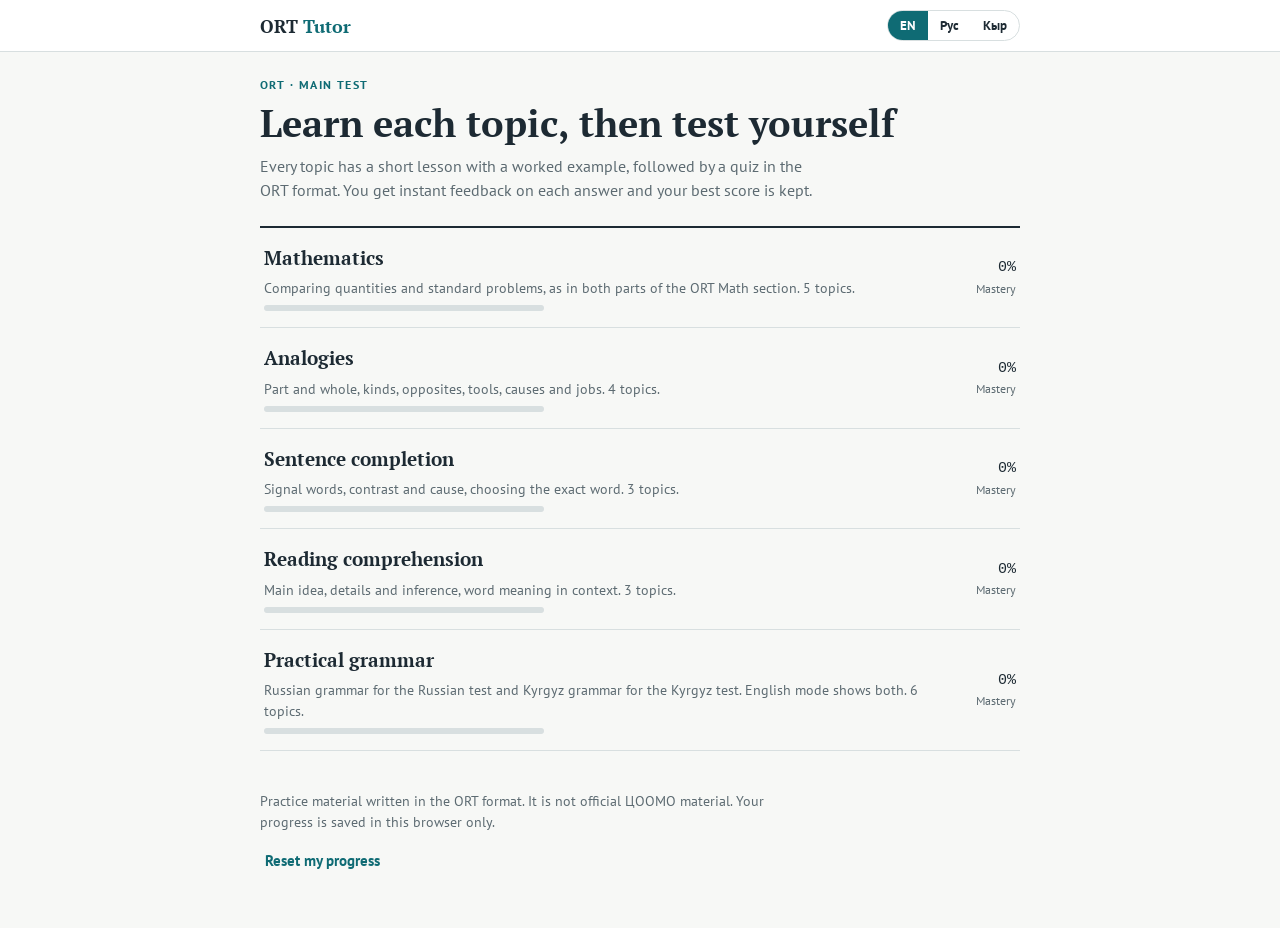
==== index.html @ f8295a63 "ORT Tutor with PWA support Co-Authored-By: Claude Opus 5.5 <noreply@anthropic.com>" ====
<!doctype html>
<html lang="en">
<head>
<meta charset="utf-8">
<meta name="viewport" content="width=device-width, initial-scale=1, viewport-fit=cover">
<title>ORT Tutor</title>
<link rel="manifest" href="manifest.webmanifest">
<link rel="icon" type="image/png" sizes="192x192" href="icons/icon-192.png">
<link rel="apple-touch-icon" href="icons/icon-180.png">
<meta name="theme-color" content="#ffffff" media="(prefers-color-scheme: light)">
<meta name="theme-color" content="#182227" media="(prefers-color-scheme: dark)">
<meta name="apple-mobile-web-app-capable" content="yes">
<meta name="mobile-web-app-capable" content="yes">
<meta name="apple-mobile-web-app-title" content="ORT Tutor">
<meta name="apple-mobile-web-app-status-bar-style" content="default">
<link rel="stylesheet" href="https://fonts.googleapis.com/css2?family=PT+Serif:wght@400;700&family=PT+Sans:wght@400;700&family=PT+Mono&display=swap">
<link rel="stylesheet" href="css/styles.css">
</head>
<body>
<div class="bar">
  <div class="wrap">
    <button type="button" class="brand" id="brand"></button>
    <span class="spacer"></span>
    <div class="seg" role="group" aria-label="Language">
      <button type="button" id="lang-en" data-lang="en">EN</button>
      <button type="button" id="lang-ru" data-lang="ru">Рус</button>
      <button type="button" id="lang-ky" data-lang="ky">Кыр</button>
    </div>
  </div>
</div>

<div class="wrap">
  <main id="app" aria-live="polite"></main>
  <footer>
    <p id="foot1"></p>
    <p><button type="button" class="btn quiet" id="reset"></button></p>
  </footer>
</div>


<script src="js/ui.js"></script>
<script src="js/subjects.js"></script>
<script src="js/data/math.js"></script>
<script src="js/data/analogies.js"></script>
<script src="js/data/sentences.js"></script>
<script src="js/data/reading.js"></script>
<script src="js/data/grammar.js"></script>
<script src="js/app.js"></script>
<script>
// Offline support. Service workers need http(s), so this is skipped when the page is opened from file://.
if ("serviceWorker" in navigator && location.protocol.startsWith("http")) navigator.serviceWorker.register("sw.js").catch(() => {});
</script>
</body>
</html>
---- css/styles.css ----
/* Base reset (the Artifact host adds this automatically; kept here so the page works standalone). */
:root { box-sizing: border-box; padding-top: env(safe-area-inset-top, 0px); padding-bottom: env(safe-area-inset-bottom, 0px); }
body { margin: 0; font: 14px -apple-system, BlinkMacSystemFont, sans-serif; }
img { max-width: 100%; }
[hidden] { display: none !important; }

/* Layout: one reading column. A sticky bar holds the language switch; the main area swaps between subjects, topics, lesson, quiz and results. Same palette and type as ORT Mock Test 1. */
:root {
  --paper: #f7f8f6;
  --sheet: #ffffff;
  --ink: #1d2a33;
  --muted: #5d6b72;
  --line: #d8dfe0;
  --accent: #0f6b74;
  --accent-soft: #dcefef;
  --good: #23784a;
  --good-soft: #def2e5;
  --bad: #b23a2e;
  --bad-soft: #f8e1dd;
  --gold: #a66d00;
  --f-display: "PT Serif", Georgia, "Times New Roman", serif;
  --f-body: "PT Sans", "Segoe UI", Arial, sans-serif;
  --f-mono: "PT Mono", ui-monospace, Menlo, Consolas, monospace;
}
@media (prefers-color-scheme: dark) { :root:not([data-theme="light"]) {
  --paper: #121a1e; --sheet: #182227; --ink: #e3eaec; --muted: #94a3a9; --line: #2c3a40;
  --accent: #5cc3c9; --accent-soft: #19393c; --good: #6fd29a; --good-soft: #17332a; --bad: #f08b7e; --bad-soft: #3c201d; --gold: #e8b64c;
  color-scheme: dark } }
:root[data-theme="dark"] {
  --paper: #121a1e; --sheet: #182227; --ink: #e3eaec; --muted: #94a3a9; --line: #2c3a40;
  --accent: #5cc3c9; --accent-soft: #19393c; --good: #6fd29a; --good-soft: #17332a; --bad: #f08b7e; --bad-soft: #3c201d; --gold: #e8b64c;
  color-scheme: dark }

body { background: var(--paper); color: var(--ink); font-family: var(--f-body); font-size: 16px; line-height: 1.5; }
body::before { content: ""; position: fixed; inset: 0 0 auto; height: env(safe-area-inset-top, 0px); z-index: 10; background: var(--sheet); }
.wrap { max-width: 760px; margin: 0 auto; padding-left: max(16px, env(safe-area-inset-left, 0px)); padding-right: max(16px, env(safe-area-inset-right, 0px)); }

.bar { position: sticky; top: env(safe-area-inset-top, 0px); z-index: 5; background: var(--sheet); border-bottom: 1px solid var(--line); }
.bar .wrap { display: flex; flex-wrap: wrap; align-items: center; gap: 8px 16px; padding-block: 10px; }
.brand { font-family: var(--f-display); font-weight: 700; font-size: 18px; background: none; border: 0; color: var(--ink); cursor: pointer; padding: 0; }
.brand span { color: var(--accent); }
.spacer { flex: 1; }
.seg { display: inline-flex; border: 1px solid var(--line); border-radius: 999px; overflow: hidden; }
.seg button { border: 0; background: transparent; color: var(--ink); font: 700 13px var(--f-body); padding: 6px 12px; cursor: pointer; }
.seg button[aria-pressed="true"] { background: var(--accent); color: var(--sheet); }

button { font-family: var(--f-body); }
.btn { border: 1px solid var(--accent); background: transparent; color: var(--accent); font: 700 15px var(--f-body); padding: 9px 16px; border-radius: 8px; cursor: pointer; }
.btn.primary { background: var(--accent); color: var(--sheet); }
.btn:disabled { opacity: .4; cursor: not-allowed; }
.btn.quiet { border-color: transparent; padding-inline: 4px; }
button:focus-visible, .bubble input:focus-visible + .dot { outline: 3px solid var(--accent); outline-offset: 2px; }

main { padding-block: 24px 40px; display: grid; gap: 24px; }
.crumbs { display: flex; flex-wrap: wrap; gap: 6px; font-size: 14px; color: var(--muted); }
.crumbs button { background: none; border: 0; padding: 0; color: var(--accent); font: inherit; cursor: pointer; text-decoration: underline; text-underline-offset: 3px; }
.eyebrow { font-size: 12px; letter-spacing: .12em; text-transform: uppercase; color: var(--accent); font-weight: 700; }
h1 { font-family: var(--f-display); font-size: clamp(28px, 6vw, 38px); line-height: 1.15; margin: 0; text-wrap: balance; }
h2 { font-family: var(--f-display); font-size: 22px; line-height: 1.25; margin: 0; text-wrap: balance; }
h3 { font-size: 13px; letter-spacing: .1em; text-transform: uppercase; color: var(--muted); margin: 0; }
.lede { color: var(--muted); margin: 0; max-width: 62ch; }
.head { display: grid; gap: 8px; }

/* Mastery meter */
.meter { height: 6px; border-radius: 3px; background: var(--line); overflow: hidden; }
.meter i { display: block; height: 100%; background: var(--accent); border-radius: 3px; }
.meter.done i { background: var(--good); }

/* Subject and topic lists */
.list { display: grid; border-top: 2px solid var(--ink); }
.row { display: grid; grid-template-columns: minmax(0, 1fr) auto; gap: 6px 16px; align-items: center; padding: 16px 4px; border-bottom: 1px solid var(--line); background: none; border-left: 0; border-right: 0; border-top: 0; text-align: left; color: var(--ink); width: 100%; font: inherit; }
button.row { cursor: pointer; }
button.row:hover { background: var(--accent-soft); }
.row .name { font-family: var(--f-display); font-size: 19px; font-weight: 700; }
.row .sub { color: var(--muted); font-size: 14px; grid-column: 1; }
.row .meter { grid-column: 1; max-width: 280px; }
.row .side { grid-row: 1 / span 3; grid-column: 2; text-align: right; font-variant-numeric: tabular-nums; font-family: var(--f-mono); font-size: 15px; }
.row .side small { display: block; font-family: var(--f-body); font-size: 12px; color: var(--muted); }
.row.off { opacity: .7; }
.pill { display: inline-block; font: 700 11px var(--f-body); letter-spacing: .08em; text-transform: uppercase; padding: 3px 8px; border-radius: 999px; border: 1px solid var(--line); color: var(--muted); }
.pill.good { border-color: var(--good); color: var(--good); }
.pill.gold { border-color: var(--gold); color: var(--gold); }
.num { font-family: var(--f-mono); color: var(--muted); margin-right: 6px; }

.summary { display: flex; flex-wrap: wrap; gap: 12px 28px; align-items: end; }
.stat b { display: block; font-family: var(--f-mono); font-size: 28px; font-variant-numeric: tabular-nums; line-height: 1.1; }
.stat span { font-size: 13px; color: var(--muted); }

/* Lesson */
.lesson { display: grid; gap: 20px; }
.points { margin: 0; padding: 0; list-style: none; display: grid; gap: 12px; counter-reset: p; }
.points li { display: grid; grid-template-columns: 2em minmax(0, 1fr); gap: 8px; max-width: 68ch; }
.points li::before { counter-increment: p; content: counter(p) "."; font-family: var(--f-mono); color: var(--accent); }
.rules { background: var(--sheet); border: 1px solid var(--line); border-radius: 10px; padding: 14px 16px; display: grid; gap: 8px; }
.rules ul { margin: 0; padding: 0; list-style: none; display: grid; gap: 6px; }
.rules li { font-family: var(--f-mono); font-size: 15px; overflow-wrap: anywhere; }
.example { border-left: 3px solid var(--accent); padding: 4px 0 4px 16px; display: grid; gap: 10px; }
.example p { margin: 0; }
.example ol { margin: 0; padding-left: 1.4em; display: grid; gap: 4px; }
.legend { margin: 0; padding: 0; list-style: none; display: grid; gap: 2px; font-size: 14px; color: var(--muted); }
.legend b { color: var(--ink); font-family: var(--f-mono); margin-right: 6px; }
.go { display: flex; flex-wrap: wrap; gap: 10px; align-items: center; }

/* Quiz */
.qtop { display: flex; flex-wrap: wrap; justify-content: space-between; gap: 8px; font-size: 14px; color: var(--muted); font-variant-numeric: tabular-nums; }
.dots { display: flex; gap: 4px; flex-wrap: wrap; }
.dots i { width: 18px; height: 6px; border-radius: 3px; background: var(--line); }
.dots i.ok { background: var(--good); }
.dots i.no { background: var(--bad); }
.dots i.now { background: var(--accent); }
.card { background: var(--sheet); border: 1px solid var(--line); border-radius: 12px; padding: 18px; display: grid; gap: 14px; }
.stem { margin: 0; font-size: 18px; }
.cond { margin: 0; font-size: 15px; color: var(--muted); }
.cmp { display: grid; grid-template-columns: 1fr 1fr; border: 1px solid var(--line); border-radius: 8px; overflow: hidden; }
.cmp div { padding: 10px 12px; display: grid; gap: 2px; min-width: 0; }
.cmp div + div { border-left: 1px solid var(--line); }
.cmp small { font-size: 12px; letter-spacing: .1em; text-transform: uppercase; color: var(--muted); }
.cmp span { font-family: var(--f-mono); font-size: 18px; overflow-wrap: anywhere; }
.cmp span.text { font-family: var(--f-body); font-size: 16px; }
.opts { display: grid; gap: 6px; }
.bubble { display: grid; grid-template-columns: 32px minmax(0, 1fr); align-items: center; gap: 10px; cursor: pointer; padding: 6px 8px; border-radius: 8px; border: 1px solid transparent; }
.bubble input { position: absolute; opacity: 0; width: 1px; height: 1px; }
.bubble .dot { width: 30px; height: 30px; border-radius: 50%; border: 1.5px solid var(--muted); display: grid; place-items: center; font: 700 13px var(--f-body); color: var(--muted); }
.bubble:hover .dot { border-color: var(--accent); }
.bubble input:checked + .dot { background: var(--ink); border-color: var(--ink); color: var(--sheet); }
.answered .bubble { cursor: default; }
.bubble.right { background: var(--good-soft); border-color: var(--good); }
.bubble.right .dot { border-color: var(--good); color: var(--good); }
.bubble.right input:checked + .dot { background: var(--good); border-color: var(--good); color: var(--sheet); }
.bubble.wrong { background: var(--bad-soft); }
.bubble.wrong input:checked + .dot { background: var(--bad); border-color: var(--bad); }
.passage { margin: 0; padding: 14px 16px; border-radius: 8px; background: var(--paper); border: 1px solid var(--line); font-family: var(--f-display); font-size: 16px; line-height: 1.65; max-height: 40vh; overflow-y: auto; }
.task { margin: 0; font-size: 14px; color: var(--muted); }
.fb { margin: 0; padding: 12px 14px; border-radius: 8px; background: var(--paper); border: 1px solid var(--line); }
.fb b.ok { color: var(--good); }
.fb b.no { color: var(--bad); }

/* Results */
.big { font-family: var(--f-mono); font-size: 56px; line-height: 1; font-variant-numeric: tabular-nums; }
.review { margin: 0; padding: 0; list-style: none; display: grid; border-top: 1px solid var(--line); }
.review li { display: grid; grid-template-columns: 2.2em minmax(0, 1fr); gap: 8px; padding: 10px 0; border-bottom: 1px solid var(--line); font-size: 15px; }
.review .m { font-weight: 700; }
.review .m.ok { color: var(--good); }
.review .m.no { color: var(--bad); }
.review p { margin: 0; }
.review .why { color: var(--muted); }

footer { padding-block: 0 48px; color: var(--muted); font-size: 14px; display: grid; gap: 8px; }
footer p { margin: 0; max-width: 65ch; }
@media (max-width: 480px) {
  .cmp { grid-template-columns: 1fr; }
  .cmp div + div { border-left: 0; border-top: 1px solid var(--line); }
  .card { padding: 14px; }
}
@media (prefers-reduced-motion: reduce) { * { transition: none !important; scroll-behavior: auto !important; } }
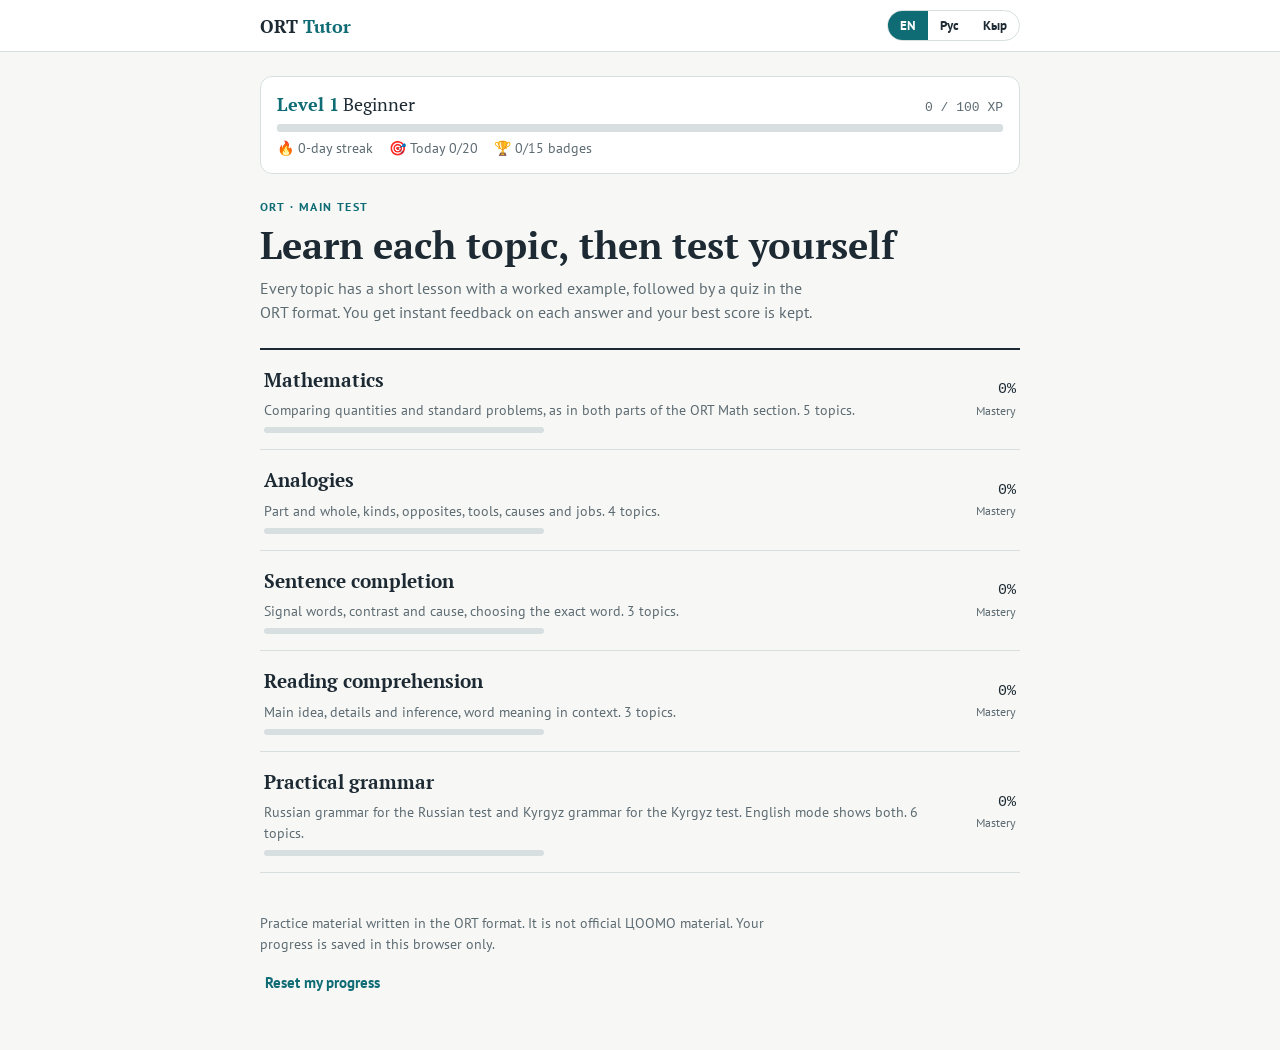
==== commit 368cfb25: "Add game layer and timed challenge XP with combo bonus, 12 levels, 15 badges, day streaks and a dail" ====
--- a/index.html
+++ b/index.html
@@ -39,6 +39,7 @@
 
 
 <script src="js/ui.js"></script>
+<script src="js/game.js"></script>
 <script src="js/subjects.js"></script>
 <script src="js/data/math.js"></script>
 <script src="js/data/analogies.js"></script>
--- a/css/styles.css
+++ b/css/styles.css
@@ -145,6 +145,43 @@
 .review p { margin: 0; }
 .review .why { color: var(--muted); }
 
+/* Game: player card, trophies, toasts and confetti */
+.meter.gold i { background: var(--gold); }
+.player { display: grid; grid-template-columns: minmax(0, 1fr) auto; gap: 6px 12px; align-items: baseline; text-align: left; width: 100%; padding: 14px 16px; background: var(--sheet); border: 1px solid var(--line); border-radius: 12px; color: var(--ink); font: inherit; cursor: pointer; }
+.player:hover { border-color: var(--accent); }
+.player .lvl { font-family: var(--f-display); font-size: 18px; }
+.player .lvl b { color: var(--accent); }
+.player .xp, .lvlcard .xp { font-family: var(--f-mono); font-size: 13px; color: var(--muted); text-align: right; }
+.player .meter { grid-column: 1 / -1; height: 8px; }
+.player .chips { grid-column: 1 / -1; display: flex; flex-wrap: wrap; gap: 6px 16px; font-size: 14px; color: var(--muted); }
+.player .chips .on { color: var(--ink); font-weight: 700; }
+.lvlcard { display: grid; gap: 6px; }
+.lvlcard .meter { height: 10px; }
+.goals { display: flex; flex-wrap: wrap; gap: 6px; border: 0; border-radius: 0; overflow: visible; }
+.goals button { border: 1px solid var(--line); border-radius: 999px; background: transparent; color: var(--ink); font: 700 13px var(--f-body); padding: 6px 12px; cursor: pointer; }
+.goals button[aria-pressed="true"] { background: var(--accent); border-color: var(--accent); color: var(--sheet); }
+.badges { margin: 0; padding: 0; list-style: none; display: grid; grid-template-columns: repeat(auto-fill, minmax(220px, 1fr)); gap: 10px; }
+.badge { display: grid; grid-template-columns: 40px minmax(0, 1fr); gap: 10px; align-items: start; padding: 12px; border: 1px dashed var(--line); border-radius: 10px; color: var(--muted); }
+.badge .ic { font-size: 28px; line-height: 1.2; filter: grayscale(1); opacity: .45; }
+.badge b { display: block; }
+.badge small { display: block; font-size: 13px; }
+.badge .when { margin-top: 4px; font-size: 12px; }
+.badge.got { border-style: solid; border-color: var(--gold); background: var(--sheet); color: var(--ink); }
+.badge.got .ic { filter: none; opacity: 1; }
+.badge.got .when { color: var(--gold); }
+.plain { margin: 0; padding-left: 1.2em; display: grid; gap: 4px; }
+.gain { color: var(--gold); font-weight: 700; font-family: var(--f-mono); }
+.big-gain { margin: 0; font-size: 20px; }
+.clock b { font-family: var(--f-mono); color: var(--ink); font-size: 16px; }
+.dots i.seen { background: var(--muted); }
+.toasts { position: fixed; left: 50%; bottom: calc(16px + env(safe-area-inset-bottom, 0px)); transform: translateX(-50%); z-index: 20; display: grid; gap: 8px; width: min(92vw, 420px); pointer-events: none; }
+.toast { background: var(--ink); color: var(--paper); padding: 10px 14px; border-radius: 10px; font-weight: 700; box-shadow: 0 6px 20px rgb(0 0 0 / .2); animation: toast-in .25s ease-out; }
+.toast.big { background: var(--gold); color: #1d2a33; font-size: 17px; }
+@keyframes toast-in { from { opacity: 0; transform: translateY(10px); } }
+.confetti { position: fixed; inset: 0; pointer-events: none; z-index: 19; overflow: hidden; }
+.confetti i { position: absolute; top: -12px; width: 8px; height: 12px; border-radius: 2px; animation: fall 2.4s ease-in forwards; }
+@keyframes fall { to { transform: translate(var(--dx), 105vh) rotate(var(--r)); opacity: .8; } }
+
 footer { padding-block: 0 48px; color: var(--muted); font-size: 14px; display: grid; gap: 8px; }
 footer p { margin: 0; max-width: 65ch; }
 @media (max-width: 480px) {
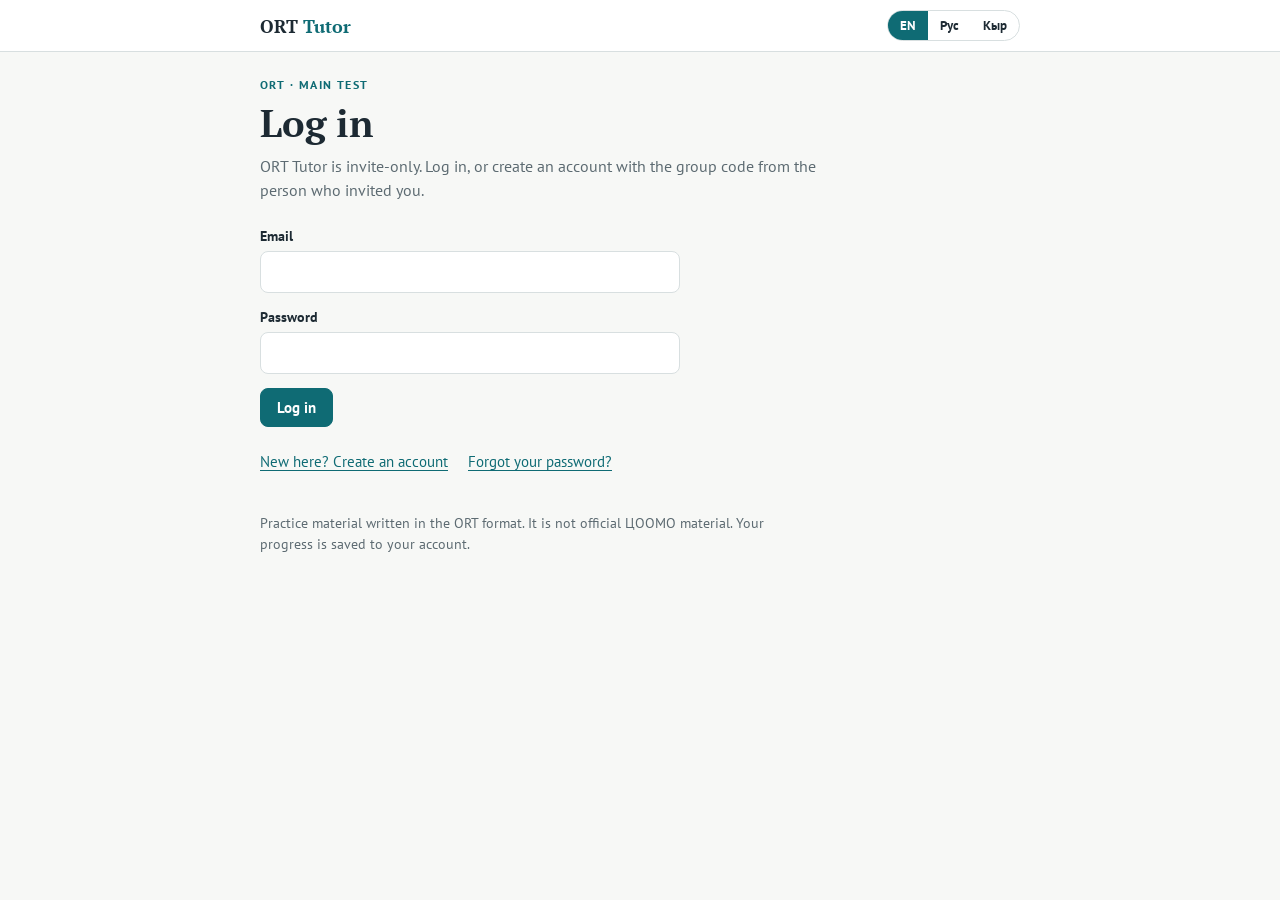
==== commit 91a10a4a: "Add invite-only accounts and parent progress tracking Supabase accounts on the GCSE Tutor design: st" ====
--- a/index.html
+++ b/index.html
@@ -21,6 +21,7 @@
   <div class="wrap">
     <button type="button" class="brand" id="brand"></button>
     <span class="spacer"></span>
+    <button type="button" class="acct" id="acct" hidden></button>
     <div class="seg" role="group" aria-label="Language">
       <button type="button" id="lang-en" data-lang="en">EN</button>
       <button type="button" id="lang-ru" data-lang="ru">Рус</button>
@@ -38,6 +39,9 @@
 </div>
 
 
+<script src="vendor/supabase.js"></script>
+<script src="js/config.js"></script>
+<script src="js/auth.js"></script>
 <script src="js/ui.js"></script>
 <script src="js/game.js"></script>
 <script src="js/subjects.js"></script>
--- a/css/styles.css
+++ b/css/styles.css
@@ -182,6 +182,38 @@
 .confetti i { position: absolute; top: -12px; width: 8px; height: 12px; border-radius: 2px; animation: fall 2.4s ease-in forwards; }
 @keyframes fall { to { transform: translate(var(--dx), 105vh) rotate(var(--r)); opacity: .8; } }
 
+/* Accounts and parents */
+.acct { background: none; border: 1px solid var(--line); border-radius: 999px; color: var(--ink); font: 700 13px var(--f-body); padding: 6px 12px; cursor: pointer; max-width: 40vw; overflow: hidden; text-overflow: ellipsis; white-space: nowrap; }
+.acct:hover { border-color: var(--accent); }
+.form { display: grid; gap: 14px; max-width: 420px; }
+.field { display: grid; gap: 4px; }
+.field > span { font-size: 14px; font-weight: 700; }
+.field input { font: 16px var(--f-body); padding: 10px 12px; border: 1px solid var(--line); border-radius: 8px; background: var(--sheet); color: var(--ink); width: 100%; box-sizing: border-box; }
+.field input:focus { outline: 3px solid var(--accent-soft); border-color: var(--accent); }
+.field small, .small { font-size: 13px; color: var(--muted); margin: 0; }
+.flash { margin: 0; padding: 10px 14px; border-radius: 8px; border: 1px solid; }
+.flash.err { background: var(--bad-soft); border-color: var(--bad); color: var(--ink); }
+.flash.ok { background: var(--good-soft); border-color: var(--good); color: var(--ink); }
+.links { display: flex; flex-wrap: wrap; gap: 8px 20px; }
+.link { background: none; border: 0; padding: 0; color: var(--accent); font: inherit; font-size: 15px; cursor: pointer; text-decoration: underline; text-underline-offset: 3px; }
+.code { margin: 0; font-family: var(--f-mono); font-size: 32px; letter-spacing: .15em; color: var(--accent); }
+.bars { display: grid; grid-template-columns: repeat(14, minmax(0, 1fr)); gap: 4px; height: 110px; align-items: end; }
+.bars span { display: grid; grid-template-rows: 1fr auto; height: 100%; align-items: end; text-align: center; }
+.bars i { display: block; min-height: 2px; background: var(--accent); border-radius: 3px 3px 0 0; }
+.bars small { font-size: 11px; color: var(--muted); font-family: var(--f-mono); }
+.subj { border-bottom: 1px solid var(--line); }
+.subj summary { display: grid; grid-template-columns: minmax(0, 1fr) 90px 48px; gap: 12px; align-items: center; padding: 12px 0; cursor: pointer; }
+.subj summary .side { text-align: right; font-family: var(--f-mono); }
+.subj summary { list-style: none; }
+.subj summary::-webkit-details-marker { display: none; }
+.subj summary b::before { content: "▸ "; color: var(--accent); }
+.subj[open] summary b::before { content: "▾ "; }
+.topics { margin: 0 0 12px; padding: 0; list-style: none; display: grid; gap: 6px; }
+.topics li { display: flex; justify-content: space-between; gap: 12px; font-size: 15px; }
+.pill.bad { border-color: var(--bad); color: var(--bad); }
+.gotbadges { margin: 0; display: flex; flex-wrap: wrap; gap: 8px; }
+.gotbadges span { border: 1px solid var(--gold); border-radius: 999px; padding: 4px 10px; font-size: 14px; }
+
 footer { padding-block: 0 48px; color: var(--muted); font-size: 14px; display: grid; gap: 8px; }
 footer p { margin: 0; max-width: 65ch; }
 @media (max-width: 480px) {
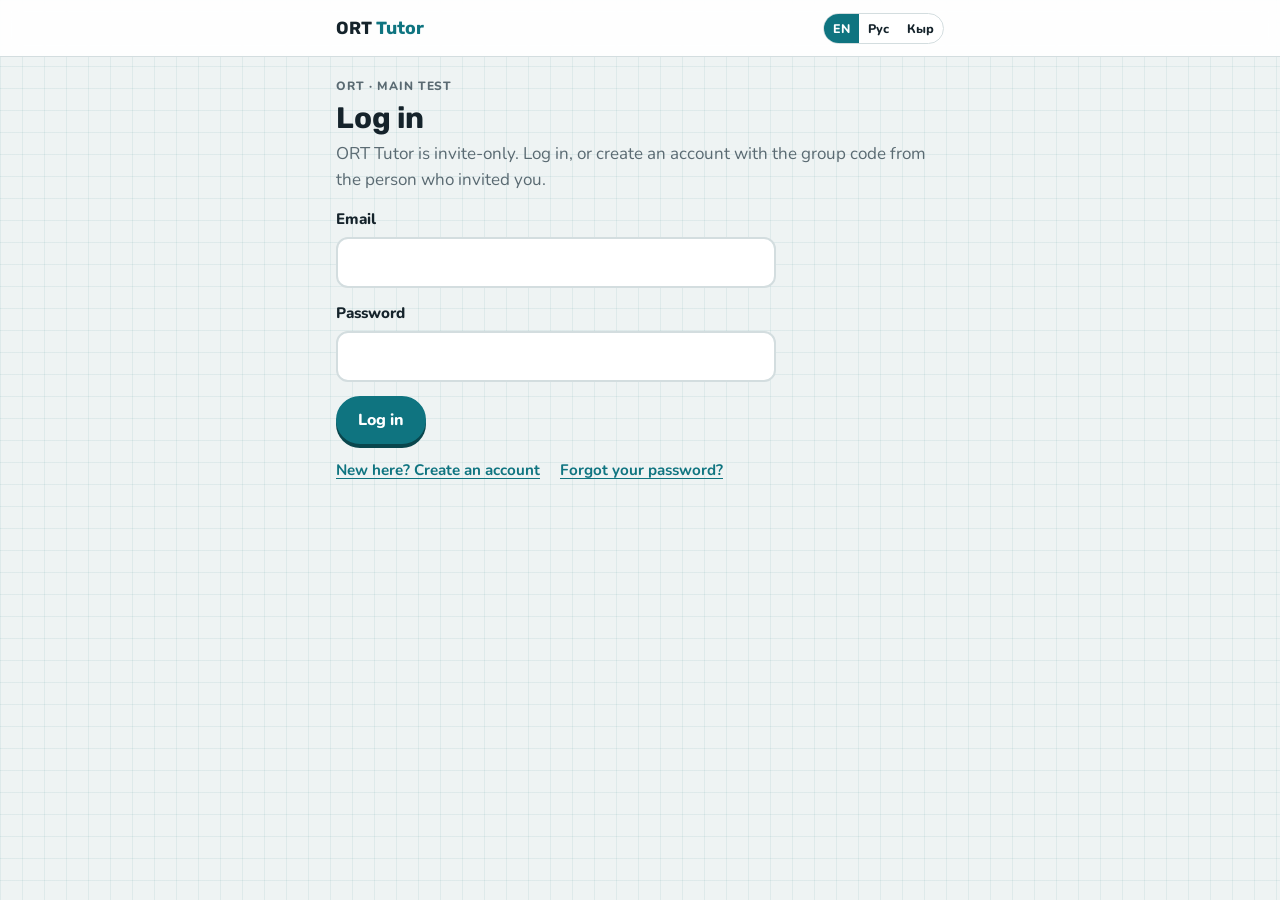
==== commit 4406dc4c: "Game-style redesign like GCSE Tutor Bottom tab bar (Today, Subjects, Trophies, Account), a Today scr" ====
--- a/index.html
+++ b/index.html
@@ -8,35 +8,37 @@
 <link rel="icon" type="image/png" sizes="192x192" href="icons/icon-192.png">
 <link rel="apple-touch-icon" href="icons/icon-180.png">
 <meta name="theme-color" content="#ffffff" media="(prefers-color-scheme: light)">
-<meta name="theme-color" content="#182227" media="(prefers-color-scheme: dark)">
+<meta name="theme-color" content="#162227" media="(prefers-color-scheme: dark)">
 <meta name="apple-mobile-web-app-capable" content="yes">
 <meta name="mobile-web-app-capable" content="yes">
 <meta name="apple-mobile-web-app-title" content="ORT Tutor">
 <meta name="apple-mobile-web-app-status-bar-style" content="default">
-<link rel="stylesheet" href="https://fonts.googleapis.com/css2?family=PT+Serif:wght@400;700&family=PT+Sans:wght@400;700&family=PT+Mono&display=swap">
+<link rel="preconnect" href="https://fonts.googleapis.com">
+<link rel="stylesheet" href="https://fonts.googleapis.com/css2?family=Nunito:wght@400;600;700;800&family=Rubik:wght@600;700&family=JetBrains+Mono:wght@500;700&display=swap">
 <link rel="stylesheet" href="css/styles.css">
 </head>
 <body>
-<div class="bar">
+<header class="topbar">
   <div class="wrap">
     <button type="button" class="brand" id="brand"></button>
     <span class="spacer"></span>
-    <button type="button" class="acct" id="acct" hidden></button>
+    <button type="button" class="chip lv" id="lvchip" hidden></button>
     <div class="seg" role="group" aria-label="Language">
       <button type="button" id="lang-en" data-lang="en">EN</button>
       <button type="button" id="lang-ru" data-lang="ru">Рус</button>
       <button type="button" id="lang-ky" data-lang="ky">Кыр</button>
     </div>
   </div>
-</div>
+</header>
 
-<div class="wrap">
-  <main id="app" aria-live="polite"></main>
-  <footer>
-    <p id="foot1"></p>
-    <p><button type="button" class="btn quiet" id="reset"></button></p>
-  </footer>
-</div>
+<main id="app" class="wrap" aria-live="polite"></main>
+
+<nav class="tabbar" id="tabbar" aria-label="Main" hidden>
+  <button type="button" data-tab="home"><svg viewBox="0 0 24 24" aria-hidden="true"><path d="M3 11l9-7 9 7v9a1 1 0 0 1-1 1h-5v-6H9v6H4a1 1 0 0 1-1-1z"/></svg><span></span></button>
+  <button type="button" data-tab="subjects"><svg viewBox="0 0 24 24" aria-hidden="true"><rect x="3" y="3" width="7" height="7" rx="1.5"/><rect x="14" y="3" width="7" height="7" rx="1.5"/><rect x="3" y="14" width="7" height="7" rx="1.5"/><rect x="14" y="14" width="7" height="7" rx="1.5"/></svg><span></span></button>
+  <button type="button" data-tab="trophies"><svg viewBox="0 0 24 24" aria-hidden="true"><path d="M8 21h8M12 17v4M7 4h10v5a5 5 0 0 1-10 0z"/><path d="M17 5h3v2a3 3 0 0 1-3 3M7 5H4v2a3 3 0 0 0 3 3"/></svg><span></span></button>
+  <button type="button" data-tab="settings"><svg viewBox="0 0 24 24" aria-hidden="true"><circle cx="12" cy="8" r="4"/><path d="M4 21a8 8 0 0 1 16 0"/></svg><span></span></button>
+</nav>
 
 
 <script src="vendor/supabase.js"></script>
--- a/css/styles.css
+++ b/css/styles.css
@@ -1,224 +1,291 @@
-/* Base reset (the Artifact host adds this automatically; kept here so the page works standalone). */
-:root { box-sizing: border-box; padding-top: env(safe-area-inset-top, 0px); padding-bottom: env(safe-area-inset-bottom, 0px); }
-body { margin: 0; font: 14px -apple-system, BlinkMacSystemFont, sans-serif; }
+/* Layout: one narrow column on squared paper with a bottom tab bar, like GCSE Tutor. Cards for everything you can tap,
+   big answer buttons in quizzes, and gold/lime for XP and mastery. Fonts cover Kyrgyz and Russian Cyrillic. */
+:root {
+  --bg: #eef3f3;
+  --grid: rgba(15, 107, 116, 0.07);
+  --surface: #ffffff;
+  --ink: #15232b;
+  --muted: #5a6a72;
+  --line: #d3dddf;
+  --accent: #0f7480;
+  --accent-ink: #ffffff;
+  --accent-soft: #e0f1f2;
+  --hi: #d6f05c;          /* highlighter: mastered, level tag */
+  --hi-ink: #1d2a05;
+  --gold: #e8a417;        /* XP */
+  --gold-soft: #fff4d6;
+  --good: #17834a;
+  --good-soft: #e4f5ea;
+  --bad: #c8392b;
+  --bad-soft: #fbe9e6;
+  --f-display: "Rubik", "Segoe UI", system-ui, sans-serif;
+  --f-body: "Nunito", system-ui, -apple-system, "Segoe UI", sans-serif;
+  --f-mono: "JetBrains Mono", ui-monospace, Menlo, Consolas, monospace;
+  --r: 14px;
+  --tabbar: 68px;
+}
+@media (prefers-color-scheme: dark) { :root:not([data-theme="light"]) {
+  --bg: #0d1518; --grid: rgba(120, 200, 205, 0.05); --surface: #162227; --ink: #e4ecee; --muted: #9aabb2; --line: #2a3a40;
+  --accent: #5cc8d0; --accent-ink: #072226; --accent-soft: #163a3e; --hi: #bfdc45; --hi-ink: #18210a; --gold: #f2bd4b; --gold-soft: #3a2f12;
+  --good: #52c27f; --good-soft: #12301f; --bad: #ff7a6b; --bad-soft: #3a1b18; color-scheme: dark } }
+:root[data-theme="dark"] {
+  --bg: #0d1518; --grid: rgba(120, 200, 205, 0.05); --surface: #162227; --ink: #e4ecee; --muted: #9aabb2; --line: #2a3a40;
+  --accent: #5cc8d0; --accent-ink: #072226; --accent-soft: #163a3e; --hi: #bfdc45; --hi-ink: #18210a; --gold: #f2bd4b; --gold-soft: #3a2f12;
+  --good: #52c27f; --good-soft: #12301f; --bad: #ff7a6b; --bad-soft: #3a1b18; color-scheme: dark }
+
+* { box-sizing: border-box; }
+html { -webkit-text-size-adjust: 100%; }
+body {
+  margin: 0; background-color: var(--bg); color: var(--ink); font: 17px/1.5 var(--f-body);
+  background-image: linear-gradient(var(--grid) 1px, transparent 1px), linear-gradient(90deg, var(--grid) 1px, transparent 1px);
+  background-size: 22px 22px;
+}
 img { max-width: 100%; }
 [hidden] { display: none !important; }
-
-/* Layout: one reading column. A sticky bar holds the language switch; the main area swaps between subjects, topics, lesson, quiz and results. Same palette and type as ORT Mock Test 1. */
-:root {
-  --paper: #f7f8f6;
-  --sheet: #ffffff;
-  --ink: #1d2a33;
-  --muted: #5d6b72;
-  --line: #d8dfe0;
-  --accent: #0f6b74;
-  --accent-soft: #dcefef;
-  --good: #23784a;
-  --good-soft: #def2e5;
-  --bad: #b23a2e;
-  --bad-soft: #f8e1dd;
-  --gold: #a66d00;
-  --f-display: "PT Serif", Georgia, "Times New Roman", serif;
-  --f-body: "PT Sans", "Segoe UI", Arial, sans-serif;
-  --f-mono: "PT Mono", ui-monospace, Menlo, Consolas, monospace;
-}
-@media (prefers-color-scheme: dark) { :root:not([data-theme="light"]) {
-  --paper: #121a1e; --sheet: #182227; --ink: #e3eaec; --muted: #94a3a9; --line: #2c3a40;
-  --accent: #5cc3c9; --accent-soft: #19393c; --good: #6fd29a; --good-soft: #17332a; --bad: #f08b7e; --bad-soft: #3c201d; --gold: #e8b64c;
-  color-scheme: dark } }
-:root[data-theme="dark"] {
-  --paper: #121a1e; --sheet: #182227; --ink: #e3eaec; --muted: #94a3a9; --line: #2c3a40;
-  --accent: #5cc3c9; --accent-soft: #19393c; --good: #6fd29a; --good-soft: #17332a; --bad: #f08b7e; --bad-soft: #3c201d; --gold: #e8b64c;
-  color-scheme: dark }
-
-body { background: var(--paper); color: var(--ink); font-family: var(--f-body); font-size: 16px; line-height: 1.5; }
-body::before { content: ""; position: fixed; inset: 0 0 auto; height: env(safe-area-inset-top, 0px); z-index: 10; background: var(--sheet); }
-.wrap { max-width: 760px; margin: 0 auto; padding-left: max(16px, env(safe-area-inset-left, 0px)); padding-right: max(16px, env(safe-area-inset-right, 0px)); }
-
-.bar { position: sticky; top: env(safe-area-inset-top, 0px); z-index: 5; background: var(--sheet); border-bottom: 1px solid var(--line); }
-.bar .wrap { display: flex; flex-wrap: wrap; align-items: center; gap: 8px 16px; padding-block: 10px; }
-.brand { font-family: var(--f-display); font-weight: 700; font-size: 18px; background: none; border: 0; color: var(--ink); cursor: pointer; padding: 0; }
+button { font-family: var(--f-body); color: inherit; }
+:focus-visible { outline: 3px solid var(--accent); outline-offset: 2px; }
+.wrap { max-width: 640px; margin: 0 auto; padding-left: max(16px, env(safe-area-inset-left, 0px)); padding-right: max(16px, env(safe-area-inset-right, 0px)); }
+h1, h2, h3 { font-family: var(--f-display); line-height: 1.15; margin: 0; text-wrap: balance; overflow-wrap: break-word; }
+h1 { font-size: 1.85rem; font-weight: 700; }
+h2 { font-size: 1.25rem; font-weight: 600; }
+h3 { font-size: .8rem; letter-spacing: .08em; text-transform: uppercase; color: var(--muted); font-family: var(--f-body); font-weight: 800; }
+p { margin: 0; }
+.eyebrow { font-size: .75rem; letter-spacing: .08em; text-transform: uppercase; color: var(--muted); font-weight: 800; }
+.sub, .lede { color: var(--muted); }
+.small { font-size: .85rem; color: var(--muted); }
+.head { display: grid; gap: 6px; }
+
+/* ---------- top bar ---------- */
+.topbar { position: sticky; top: 0; z-index: 5; background: color-mix(in srgb, var(--surface) 92%, transparent); backdrop-filter: blur(8px); border-bottom: 1px solid var(--line); padding-top: env(safe-area-inset-top, 0px); }
+.topbar .wrap { display: flex; align-items: center; gap: 8px; min-height: 56px; }
+.brand { font: 700 1.1rem var(--f-display); background: none; border: 0; cursor: pointer; padding: 0; color: var(--ink); white-space: nowrap; }
 .brand span { color: var(--accent); }
 .spacer { flex: 1; }
-.seg { display: inline-flex; border: 1px solid var(--line); border-radius: 999px; overflow: hidden; }
-.seg button { border: 0; background: transparent; color: var(--ink); font: 700 13px var(--f-body); padding: 6px 12px; cursor: pointer; }
-.seg button[aria-pressed="true"] { background: var(--accent); color: var(--sheet); }
-
-button { font-family: var(--f-body); }
-.btn { border: 1px solid var(--accent); background: transparent; color: var(--accent); font: 700 15px var(--f-body); padding: 9px 16px; border-radius: 8px; cursor: pointer; }
-.btn.primary { background: var(--accent); color: var(--sheet); }
-.btn:disabled { opacity: .4; cursor: not-allowed; }
-.btn.quiet { border-color: transparent; padding-inline: 4px; }
-button:focus-visible, .bubble input:focus-visible + .dot { outline: 3px solid var(--accent); outline-offset: 2px; }
-
-main { padding-block: 24px 40px; display: grid; gap: 24px; }
-.crumbs { display: flex; flex-wrap: wrap; gap: 6px; font-size: 14px; color: var(--muted); }
-.crumbs button { background: none; border: 0; padding: 0; color: var(--accent); font: inherit; cursor: pointer; text-decoration: underline; text-underline-offset: 3px; }
-.eyebrow { font-size: 12px; letter-spacing: .12em; text-transform: uppercase; color: var(--accent); font-weight: 700; }
-h1 { font-family: var(--f-display); font-size: clamp(28px, 6vw, 38px); line-height: 1.15; margin: 0; text-wrap: balance; }
-h2 { font-family: var(--f-display); font-size: 22px; line-height: 1.25; margin: 0; text-wrap: balance; }
-h3 { font-size: 13px; letter-spacing: .1em; text-transform: uppercase; color: var(--muted); margin: 0; }
-.lede { color: var(--muted); margin: 0; max-width: 62ch; }
-.head { display: grid; gap: 8px; }
-
-/* Mastery meter */
-.meter { height: 6px; border-radius: 3px; background: var(--line); overflow: hidden; }
-.meter i { display: block; height: 100%; background: var(--accent); border-radius: 3px; }
-.meter.done i { background: var(--good); }
-
-/* Subject and topic lists */
-.list { display: grid; border-top: 2px solid var(--ink); }
-.row { display: grid; grid-template-columns: minmax(0, 1fr) auto; gap: 6px 16px; align-items: center; padding: 16px 4px; border-bottom: 1px solid var(--line); background: none; border-left: 0; border-right: 0; border-top: 0; text-align: left; color: var(--ink); width: 100%; font: inherit; }
-button.row { cursor: pointer; }
-button.row:hover { background: var(--accent-soft); }
-.row .name { font-family: var(--f-display); font-size: 19px; font-weight: 700; }
-.row .sub { color: var(--muted); font-size: 14px; grid-column: 1; }
-.row .meter { grid-column: 1; max-width: 280px; }
-.row .side { grid-row: 1 / span 3; grid-column: 2; text-align: right; font-variant-numeric: tabular-nums; font-family: var(--f-mono); font-size: 15px; }
-.row .side small { display: block; font-family: var(--f-body); font-size: 12px; color: var(--muted); }
-.row.off { opacity: .7; }
-.pill { display: inline-block; font: 700 11px var(--f-body); letter-spacing: .08em; text-transform: uppercase; padding: 3px 8px; border-radius: 999px; border: 1px solid var(--line); color: var(--muted); }
+.chip { display: inline-flex; align-items: center; gap: 5px; border: 0; border-radius: 999px; padding: 6px 11px; background: var(--accent-soft); color: var(--ink); font: 800 .85rem var(--f-body); cursor: pointer; white-space: nowrap; }
+.chip.lv { background: var(--gold-soft); }
+.seg { display: inline-flex; border: 1.5px solid var(--line); border-radius: 999px; overflow: hidden; background: var(--surface); }
+.seg button { border: 0; background: transparent; font: 800 .78rem var(--f-body); padding: 6px 9px; cursor: pointer; }
+.seg button[aria-pressed="true"] { background: var(--accent); color: var(--accent-ink); }
+
+/* ---------- main column and tab bar ---------- */
+main { padding-top: 20px; padding-bottom: calc(var(--tabbar) + 32px + env(safe-area-inset-bottom, 0px)); display: grid; gap: 16px; }
+.tabbar { position: fixed; left: 0; right: 0; bottom: 0; z-index: 6; display: grid; grid-template-columns: repeat(4, 1fr); gap: 4px; padding: 6px max(8px, env(safe-area-inset-left, 0px)) calc(6px + env(safe-area-inset-bottom, 0px)); background: var(--surface); border-top: 1px solid var(--line); }
+.tabbar button { display: grid; justify-items: center; gap: 2px; border: 0; background: none; border-radius: 12px; padding: 6px 2px; font: 800 .72rem var(--f-body); color: var(--muted); cursor: pointer; }
+.tabbar svg { width: 24px; height: 24px; fill: none; stroke: currentColor; stroke-width: 2; stroke-linecap: round; stroke-linejoin: round; }
+.tabbar button[aria-current="page"] { color: var(--accent); background: var(--accent-soft); }
+@media (min-width: 700px) { .tabbar { left: 50%; right: auto; width: 640px; transform: translateX(-50%); bottom: 12px; border: 1px solid var(--line); border-radius: 18px; box-shadow: 0 8px 24px rgb(0 0 0 / .08); } }
+body.quizzing .tabbar { display: none; }
+body.quizzing main { padding-bottom: 40px; }
+
+/* ---------- buttons and links ---------- */
+.btn { appearance: none; border: 2px solid var(--ink); background: var(--surface); color: var(--ink); font: 800 1rem var(--f-body); padding: 11px 20px; border-radius: 999px; cursor: pointer; min-height: 48px; display: inline-flex; align-items: center; justify-content: center; gap: 6px; }
+.btn.primary { background: var(--accent); border-color: var(--accent); color: var(--accent-ink); box-shadow: 0 4px 0 color-mix(in srgb, var(--accent) 60%, #000); }
+.btn.primary:active { transform: translateY(2px); box-shadow: 0 2px 0 color-mix(in srgb, var(--accent) 60%, #000); }
+.btn.quiet { border-color: transparent; background: transparent; color: var(--accent); }
+.btn.danger { border-color: var(--bad); color: var(--bad); }
+.btn:disabled { opacity: .4; cursor: not-allowed; box-shadow: none; }
+.btn.wide { width: 100%; }
+.go { display: flex; flex-wrap: wrap; gap: 10px; align-items: center; }
+.back { justify-self: start; background: none; border: 0; padding: 0; font: 800 .95rem var(--f-body); color: var(--accent); cursor: pointer; }
+.link { background: none; border: 0; padding: 0; color: var(--accent); font: 700 .95rem var(--f-body); cursor: pointer; text-decoration: underline; text-underline-offset: 3px; }
+.links { display: flex; flex-wrap: wrap; gap: 10px 20px; }
+
+/* ---------- cards ---------- */
+.card { display: block; width: 100%; text-align: left; background: var(--surface); border: 1.5px solid var(--line); border-radius: var(--r); padding: 18px; color: var(--ink); font: inherit; }
+button.card { cursor: pointer; }
+button.card:hover { border-color: var(--accent); }
+button.card:active { transform: translateY(1px); }
+.card p { color: var(--muted); margin-top: 4px; }
+.card .tag { display: inline-block; font-size: .72rem; font-weight: 800; letter-spacing: .08em; text-transform: uppercase; margin-bottom: 6px; color: var(--accent); }
+.card .more { display: inline-block; margin-top: 10px; font-weight: 800; color: var(--accent); }
+.card.next { border: 2px solid var(--accent); }
+.card.level { background: linear-gradient(135deg, var(--surface) 55%, color-mix(in srgb, var(--hi) 35%, var(--surface))); border: 2px solid var(--ink); }
+.card.timed { border: 2px dashed var(--gold); }
+.card.timed .tag { color: var(--gold); }
+.row2 { display: flex; justify-content: space-between; align-items: center; gap: 10px; }
+.lvtag { display: inline-block; background: var(--hi); color: var(--hi-ink); font: 800 .75rem var(--f-body); letter-spacing: .06em; padding: 3px 10px; border-radius: 999px; text-transform: uppercase; }
+.num { font: 700 1.5rem var(--f-mono); }
+.num small { font-size: .9rem; color: var(--muted); }
+.bar { height: 12px; background: var(--line); border-radius: 99px; overflow: hidden; margin-top: 10px; }
+.bar i { display: block; height: 100%; background: var(--hi); border-radius: 99px; box-shadow: inset -2px 0 0 var(--hi-ink); }
+.bar.xp i { background: var(--gold); box-shadow: none; }
+.bar.acc i { background: var(--accent); box-shadow: none; }
+.bar i[style="width:0%"] { box-shadow: none; }
+.pills { display: flex; flex-wrap: wrap; gap: 8px; margin-top: 12px; }
+.pill { display: inline-flex; align-items: center; gap: 4px; font: 800 .72rem var(--f-body); letter-spacing: .05em; text-transform: uppercase; padding: 3px 9px; border-radius: 999px; border: 1.5px solid var(--line); color: var(--muted); white-space: nowrap; }
 .pill.good { border-color: var(--good); color: var(--good); }
 .pill.gold { border-color: var(--gold); color: var(--gold); }
-.num { font-family: var(--f-mono); color: var(--muted); margin-right: 6px; }
-
-.summary { display: flex; flex-wrap: wrap; gap: 12px 28px; align-items: end; }
-.stat b { display: block; font-family: var(--f-mono); font-size: 28px; font-variant-numeric: tabular-nums; line-height: 1.1; }
-.stat span { font-size: 13px; color: var(--muted); }
-
-/* Lesson */
-.lesson { display: grid; gap: 20px; }
-.points { margin: 0; padding: 0; list-style: none; display: grid; gap: 12px; counter-reset: p; }
-.points li { display: grid; grid-template-columns: 2em minmax(0, 1fr); gap: 8px; max-width: 68ch; }
-.points li::before { counter-increment: p; content: counter(p) "."; font-family: var(--f-mono); color: var(--accent); }
-.rules { background: var(--sheet); border: 1px solid var(--line); border-radius: 10px; padding: 14px 16px; display: grid; gap: 8px; }
+.pill.bad { border-color: var(--bad); color: var(--bad); }
+.pick { border: 1.5px solid var(--gold); background: var(--gold-soft); color: var(--ink); border-radius: 999px; padding: 8px 14px; font: 800 .9rem var(--f-body); cursor: pointer; }
+.pick:hover { background: var(--gold); color: #1d1500; }
+
+/* ---------- today ---------- */
+.hello { display: flex; justify-content: space-between; align-items: center; gap: 16px; }
+.ring { position: relative; width: 76px; height: 76px; flex: none; }
+.ring svg { width: 76px; height: 76px; transform: rotate(-90deg); }
+.ring circle { fill: none; stroke-width: 8; }
+.ring .track { stroke: var(--line); }
+.ring .fill { stroke: var(--accent); stroke-linecap: round; transition: stroke-dashoffset .6s ease; }
+.ring.done .fill { stroke: var(--good); }
+.ring span { position: absolute; inset: 0; display: flex; align-items: center; justify-content: center; font: 600 .78rem var(--f-mono); color: var(--muted); }
+.ring span b { color: var(--ink); font-size: 1.1rem; }
+.stats { display: grid; grid-template-columns: repeat(3, minmax(0, 1fr)); gap: 10px; }
+.stat { background: var(--surface); border: 1.5px solid var(--line); border-radius: var(--r); padding: 12px; text-align: center; }
+.stat b { display: block; font: 700 1.35rem var(--f-mono); }
+.stat span { font-size: .78rem; color: var(--muted); font-weight: 700; }
+.stat.fire b { color: var(--gold); }
+
+/* ---------- subjects and topics ---------- */
+.subject { display: grid; grid-template-columns: 52px minmax(0, 1fr) auto; gap: 4px 14px; align-items: center; }
+.subject .ic { grid-row: span 3; width: 52px; height: 52px; border-radius: 14px; display: grid; place-items: center; font-size: 28px; background: var(--accent-soft); }
+.subject h2 { font-size: 1.15rem; }
+.subject .bar { grid-column: 2 / -1; margin-top: 4px; }
+.subject .pct { font: 700 1.1rem var(--f-mono); }
+.subject p { grid-column: 2 / -1; margin: 0; font-size: .9rem; }
+.topics { list-style: none; margin: 0; padding: 0; background: var(--surface); border: 1.5px solid var(--line); border-radius: var(--r); overflow: hidden; }
+.topics li + li { border-top: 1px solid var(--line); }
+.topics button { display: flex; align-items: center; gap: 12px; width: 100%; padding: 14px 16px; background: none; border: 0; text-align: left; cursor: pointer; font: inherit; }
+.topics button:hover { background: var(--accent-soft); }
+.topics .tt { flex: 1; min-width: 0; font-weight: 700; }
+.topics .tt small { display: block; font-weight: 400; color: var(--muted); font-size: .85rem; }
+.topics .score { font: 700 .95rem var(--f-mono); color: var(--muted); }
+.st { width: 18px; height: 18px; border-radius: 5px; border: 2px solid var(--accent); flex: none; }
+.st.learning { background: linear-gradient(90deg, var(--accent) 50%, transparent 50%); }
+.st.mastered { border-color: var(--hi-ink); background: var(--hi); }
+.legend-st { display: flex; flex-wrap: wrap; gap: 4px 14px; font-size: .82rem; color: var(--muted); align-items: center; }
+.legend-st .st { display: inline-block; width: 13px; height: 13px; vertical-align: -2px; margin-right: 4px; border-width: 1.5px; }
+.cards2 { display: grid; grid-template-columns: repeat(auto-fit, minmax(240px, 1fr)); gap: 12px; }
+
+/* ---------- lesson ---------- */
+.lesson { display: grid; gap: 16px; }
+.points { margin: 0; padding: 0; list-style: none; display: grid; gap: 10px; counter-reset: p; }
+.points li { display: grid; grid-template-columns: 30px minmax(0, 1fr); gap: 10px; background: var(--surface); border: 1.5px solid var(--line); border-radius: 12px; padding: 12px 14px; }
+.points li::before { counter-increment: p; content: counter(p); width: 26px; height: 26px; border-radius: 50%; background: var(--accent); color: var(--accent-ink); display: grid; place-items: center; font: 800 .85rem var(--f-body); }
+.rules { background: var(--surface); border: 1.5px solid var(--line); border-radius: var(--r); padding: 16px; display: grid; gap: 10px; }
 .rules ul { margin: 0; padding: 0; list-style: none; display: grid; gap: 6px; }
-.rules li { font-family: var(--f-mono); font-size: 15px; overflow-wrap: anywhere; }
-.example { border-left: 3px solid var(--accent); padding: 4px 0 4px 16px; display: grid; gap: 10px; }
-.example p { margin: 0; }
-.example ol { margin: 0; padding-left: 1.4em; display: grid; gap: 4px; }
-.legend { margin: 0; padding: 0; list-style: none; display: grid; gap: 2px; font-size: 14px; color: var(--muted); }
+.rules li { font-family: var(--f-mono); font-size: .95rem; overflow-wrap: anywhere; }
+.example { background: var(--gold-soft); border-radius: var(--r); padding: 16px; display: grid; gap: 10px; }
+.example ol { margin: 0; padding-left: 1.3em; display: grid; gap: 4px; }
+.legend { margin: 0; padding: 0; list-style: none; display: grid; gap: 2px; font-size: .9rem; color: var(--muted); }
 .legend b { color: var(--ink); font-family: var(--f-mono); margin-right: 6px; }
-.go { display: flex; flex-wrap: wrap; gap: 10px; align-items: center; }
-
-/* Quiz */
-.qtop { display: flex; flex-wrap: wrap; justify-content: space-between; gap: 8px; font-size: 14px; color: var(--muted); font-variant-numeric: tabular-nums; }
-.dots { display: flex; gap: 4px; flex-wrap: wrap; }
-.dots i { width: 18px; height: 6px; border-radius: 3px; background: var(--line); }
-.dots i.ok { background: var(--good); }
-.dots i.no { background: var(--bad); }
-.dots i.now { background: var(--accent); }
-.card { background: var(--sheet); border: 1px solid var(--line); border-radius: 12px; padding: 18px; display: grid; gap: 14px; }
-.stem { margin: 0; font-size: 18px; }
-.cond { margin: 0; font-size: 15px; color: var(--muted); }
-.cmp { display: grid; grid-template-columns: 1fr 1fr; border: 1px solid var(--line); border-radius: 8px; overflow: hidden; }
-.cmp div { padding: 10px 12px; display: grid; gap: 2px; min-width: 0; }
-.cmp div + div { border-left: 1px solid var(--line); }
-.cmp small { font-size: 12px; letter-spacing: .1em; text-transform: uppercase; color: var(--muted); }
-.cmp span { font-family: var(--f-mono); font-size: 18px; overflow-wrap: anywhere; }
-.cmp span.text { font-family: var(--f-body); font-size: 16px; }
-.opts { display: grid; gap: 6px; }
-.bubble { display: grid; grid-template-columns: 32px minmax(0, 1fr); align-items: center; gap: 10px; cursor: pointer; padding: 6px 8px; border-radius: 8px; border: 1px solid transparent; }
+.plain { margin: 0; padding-left: 1.2em; display: grid; gap: 4px; }
+
+/* ---------- quiz ---------- */
+.qtop { display: flex; align-items: center; gap: 12px; }
+.qtop .bar { flex: 1; margin: 0; height: 14px; }
+.qtop .bar i { background: var(--good); box-shadow: none; transition: width .3s ease; }
+.qtop .count { font: 700 .9rem var(--f-mono); color: var(--muted); white-space: nowrap; }
+.x { width: 36px; height: 36px; border-radius: 50%; border: 0; background: var(--surface); font-size: 1.1rem; font-weight: 800; color: var(--muted); cursor: pointer; flex: none; }
+.qmeta { display: flex; flex-wrap: wrap; justify-content: space-between; gap: 8px; font-weight: 800; font-size: .9rem; color: var(--muted); }
+.combo { color: var(--gold); }
+.clock { font: 700 1rem var(--f-mono); color: var(--ink); background: var(--gold-soft); padding: 2px 10px; border-radius: 999px; }
+.clock.low { background: var(--bad-soft); color: var(--bad); }
+.qcard { background: var(--surface); border: 1.5px solid var(--line); border-radius: var(--r); padding: 18px; display: grid; gap: 14px; }
+.stem { font-size: 1.15rem; font-weight: 700; }
+.cond, .task { font-size: .95rem; color: var(--muted); }
+.cmp { display: grid; grid-template-columns: 1fr 1fr; border: 2px solid var(--line); border-radius: 12px; overflow: hidden; }
+.cmp div { padding: 12px; display: grid; gap: 4px; min-width: 0; }
+.cmp div + div { border-left: 2px solid var(--line); }
+.cmp small { font-size: .72rem; letter-spacing: .08em; text-transform: uppercase; color: var(--accent); font-weight: 800; }
+.cmp span { font: 600 1.15rem var(--f-mono); overflow-wrap: anywhere; }
+.cmp span.text { font: 600 1rem var(--f-body); }
+.passage { padding: 14px 16px; border-radius: 12px; background: var(--bg); border: 1px solid var(--line); line-height: 1.65; max-height: 40vh; overflow-y: auto; }
+.opts { display: grid; gap: 10px; }
+.bubble { position: relative; display: grid; grid-template-columns: 36px minmax(0, 1fr); align-items: center; gap: 12px; cursor: pointer; padding: 12px 14px; border-radius: 14px; border: 2px solid var(--line); background: var(--surface); box-shadow: 0 3px 0 var(--line); font-weight: 600; }
+.bubble:hover { border-color: var(--accent); }
 .bubble input { position: absolute; opacity: 0; width: 1px; height: 1px; }
-.bubble .dot { width: 30px; height: 30px; border-radius: 50%; border: 1.5px solid var(--muted); display: grid; place-items: center; font: 700 13px var(--f-body); color: var(--muted); }
-.bubble:hover .dot { border-color: var(--accent); }
-.bubble input:checked + .dot { background: var(--ink); border-color: var(--ink); color: var(--sheet); }
+.bubble .dot { width: 34px; height: 34px; border-radius: 10px; border: 2px solid var(--line); display: grid; place-items: center; font: 800 .95rem var(--f-body); color: var(--muted); }
+.bubble:has(input:checked) { border-color: var(--accent); background: var(--accent-soft); box-shadow: 0 3px 0 var(--accent); }
+.bubble input:checked + .dot { background: var(--accent); border-color: var(--accent); color: var(--accent-ink); }
+.bubble input:focus-visible + .dot { outline: 3px solid var(--accent); outline-offset: 2px; }
 .answered .bubble { cursor: default; }
-.bubble.right { background: var(--good-soft); border-color: var(--good); }
-.bubble.right .dot { border-color: var(--good); color: var(--good); }
-.bubble.right input:checked + .dot { background: var(--good); border-color: var(--good); color: var(--sheet); }
-.bubble.wrong { background: var(--bad-soft); }
-.bubble.wrong input:checked + .dot { background: var(--bad); border-color: var(--bad); }
-.passage { margin: 0; padding: 14px 16px; border-radius: 8px; background: var(--paper); border: 1px solid var(--line); font-family: var(--f-display); font-size: 16px; line-height: 1.65; max-height: 40vh; overflow-y: auto; }
-.task { margin: 0; font-size: 14px; color: var(--muted); }
-.fb { margin: 0; padding: 12px 14px; border-radius: 8px; background: var(--paper); border: 1px solid var(--line); }
-.fb b.ok { color: var(--good); }
-.fb b.no { color: var(--bad); }
-
-/* Results */
-.big { font-family: var(--f-mono); font-size: 56px; line-height: 1; font-variant-numeric: tabular-nums; }
-.review { margin: 0; padding: 0; list-style: none; display: grid; border-top: 1px solid var(--line); }
-.review li { display: grid; grid-template-columns: 2.2em minmax(0, 1fr); gap: 8px; padding: 10px 0; border-bottom: 1px solid var(--line); font-size: 15px; }
-.review .m { font-weight: 700; }
+/* After checking: the right answer turns green and a wrong pick red (more specific than the checked style above). */
+.answered .bubble.right { border-color: var(--good); background: var(--good-soft); box-shadow: 0 3px 0 var(--good); }
+.answered .bubble.right .dot { border-color: var(--good); background: var(--good); color: #fff; }
+.answered .bubble.wrong { border-color: var(--bad); background: var(--bad-soft); box-shadow: 0 3px 0 var(--bad); }
+.answered .bubble.wrong .dot { border-color: var(--bad); background: var(--bad); color: #fff; }
+.fb { padding: 14px 16px; border-radius: 14px; border: 2px solid; }
+.fb.ok { background: var(--good-soft); border-color: var(--good); }
+.fb.no { background: var(--bad-soft); border-color: var(--bad); }
+.fb b { font-family: var(--f-display); font-size: 1.1rem; }
+.fb.ok b { color: var(--good); }
+.fb.no b { color: var(--bad); }
+.gain { display: inline-block; margin-left: 6px; padding: 2px 9px; border-radius: 999px; background: var(--gold); color: #1d1500; font: 800 .85rem var(--f-body); animation: pop .4s ease-out; }
+@keyframes pop { 0% { transform: scale(.4); opacity: 0; } 70% { transform: scale(1.15); } }
+.sticky-go { position: sticky; bottom: calc(12px + env(safe-area-inset-bottom, 0px)); }
+.sticky-go .btn { width: 100%; }
+
+/* ---------- results ---------- */
+.result { text-align: center; display: grid; gap: 8px; justify-items: center; background: var(--surface); border: 2px solid var(--ink); border-radius: var(--r); padding: 22px 18px; }
+.stars { font-size: 2.4rem; letter-spacing: .1em; }
+.stars .off { filter: grayscale(1); opacity: .25; }
+.big { font: 700 3.2rem var(--f-mono); line-height: 1; }
+.big-gain { font-size: 1.1rem; margin: 0; }
+.review { margin: 0; padding: 0; list-style: none; display: grid; gap: 8px; }
+.review li { display: grid; grid-template-columns: 28px minmax(0, 1fr); gap: 10px; padding: 12px 14px; background: var(--surface); border: 1.5px solid var(--line); border-radius: 12px; font-size: .95rem; }
+.review .m { font-weight: 800; }
 .review .m.ok { color: var(--good); }
 .review .m.no { color: var(--bad); }
-.review p { margin: 0; }
-.review .why { color: var(--muted); }
-
-/* Game: player card, trophies, toasts and confetti */
-.meter.gold i { background: var(--gold); }
-.player { display: grid; grid-template-columns: minmax(0, 1fr) auto; gap: 6px 12px; align-items: baseline; text-align: left; width: 100%; padding: 14px 16px; background: var(--sheet); border: 1px solid var(--line); border-radius: 12px; color: var(--ink); font: inherit; cursor: pointer; }
-.player:hover { border-color: var(--accent); }
-.player .lvl { font-family: var(--f-display); font-size: 18px; }
-.player .lvl b { color: var(--accent); }
-.player .xp, .lvlcard .xp { font-family: var(--f-mono); font-size: 13px; color: var(--muted); text-align: right; }
-.player .meter { grid-column: 1 / -1; height: 8px; }
-.player .chips { grid-column: 1 / -1; display: flex; flex-wrap: wrap; gap: 6px 16px; font-size: 14px; color: var(--muted); }
-.player .chips .on { color: var(--ink); font-weight: 700; }
-.lvlcard { display: grid; gap: 6px; }
-.lvlcard .meter { height: 10px; }
-.goals { display: flex; flex-wrap: wrap; gap: 6px; border: 0; border-radius: 0; overflow: visible; }
-.goals button { border: 1px solid var(--line); border-radius: 999px; background: transparent; color: var(--ink); font: 700 13px var(--f-body); padding: 6px 12px; cursor: pointer; }
-.goals button[aria-pressed="true"] { background: var(--accent); border-color: var(--accent); color: var(--sheet); }
-.badges { margin: 0; padding: 0; list-style: none; display: grid; grid-template-columns: repeat(auto-fill, minmax(220px, 1fr)); gap: 10px; }
-.badge { display: grid; grid-template-columns: 40px minmax(0, 1fr); gap: 10px; align-items: start; padding: 12px; border: 1px dashed var(--line); border-radius: 10px; color: var(--muted); }
-.badge .ic { font-size: 28px; line-height: 1.2; filter: grayscale(1); opacity: .45; }
-.badge b { display: block; }
-.badge small { display: block; font-size: 13px; }
-.badge .when { margin-top: 4px; font-size: 12px; }
-.badge.got { border-style: solid; border-color: var(--gold); background: var(--sheet); color: var(--ink); }
+.review .why { color: var(--muted); margin-top: 2px; }
+
+/* ---------- trophies ---------- */
+.goals { display: flex; flex-wrap: wrap; gap: 8px; }
+.goals button { border: 1.5px solid var(--line); border-radius: 999px; background: var(--surface); font: 800 .85rem var(--f-body); padding: 7px 13px; cursor: pointer; }
+.goals button[aria-pressed="true"] { background: var(--accent); border-color: var(--accent); color: var(--accent-ink); }
+.badges { margin: 0; padding: 0; list-style: none; display: grid; grid-template-columns: repeat(auto-fill, minmax(150px, 1fr)); gap: 10px; }
+.badge { display: grid; justify-items: center; text-align: center; gap: 4px; padding: 14px 10px; border: 2px dashed var(--line); border-radius: var(--r); color: var(--muted); background: color-mix(in srgb, var(--surface) 60%, transparent); }
+.badge .ic { font-size: 34px; line-height: 1.1; filter: grayscale(1); opacity: .35; }
+.badge b { font-family: var(--f-display); font-weight: 600; font-size: .95rem; }
+.badge small { font-size: .78rem; }
+.badge .when { font-size: .72rem; font-weight: 800; }
+.badge.got { border: 2px solid var(--gold); background: var(--surface); color: var(--ink); box-shadow: 0 3px 0 var(--gold); }
 .badge.got .ic { filter: none; opacity: 1; }
 .badge.got .when { color: var(--gold); }
-.plain { margin: 0; padding-left: 1.2em; display: grid; gap: 4px; }
-.gain { color: var(--gold); font-weight: 700; font-family: var(--f-mono); }
-.big-gain { margin: 0; font-size: 20px; }
-.clock b { font-family: var(--f-mono); color: var(--ink); font-size: 16px; }
-.dots i.seen { background: var(--muted); }
-.toasts { position: fixed; left: 50%; bottom: calc(16px + env(safe-area-inset-bottom, 0px)); transform: translateX(-50%); z-index: 20; display: grid; gap: 8px; width: min(92vw, 420px); pointer-events: none; }
-.toast { background: var(--ink); color: var(--paper); padding: 10px 14px; border-radius: 10px; font-weight: 700; box-shadow: 0 6px 20px rgb(0 0 0 / .2); animation: toast-in .25s ease-out; }
-.toast.big { background: var(--gold); color: #1d2a33; font-size: 17px; }
-@keyframes toast-in { from { opacity: 0; transform: translateY(10px); } }
+
+/* ---------- toasts and confetti ---------- */
+.toasts { position: fixed; left: 50%; top: calc(66px + env(safe-area-inset-top, 0px)); transform: translateX(-50%); z-index: 20; display: grid; gap: 8px; width: min(92vw, 420px); pointer-events: none; }
+.toast { background: var(--ink); color: var(--bg); padding: 11px 16px; border-radius: 14px; font-weight: 800; box-shadow: 0 8px 24px rgb(0 0 0 / .2); animation: toast-in .3s ease-out; }
+.toast.big { background: var(--hi); color: var(--hi-ink); font-size: 1.05rem; border: 2px solid var(--hi-ink); }
+@keyframes toast-in { from { opacity: 0; transform: translateY(-12px) scale(.95); } }
 .confetti { position: fixed; inset: 0; pointer-events: none; z-index: 19; overflow: hidden; }
 .confetti i { position: absolute; top: -12px; width: 8px; height: 12px; border-radius: 2px; animation: fall 2.4s ease-in forwards; }
 @keyframes fall { to { transform: translate(var(--dx), 105vh) rotate(var(--r)); opacity: .8; } }
 
-/* Accounts and parents */
-.acct { background: none; border: 1px solid var(--line); border-radius: 999px; color: var(--ink); font: 700 13px var(--f-body); padding: 6px 12px; cursor: pointer; max-width: 40vw; overflow: hidden; text-overflow: ellipsis; white-space: nowrap; }
-.acct:hover { border-color: var(--accent); }
-.form { display: grid; gap: 14px; max-width: 420px; }
-.field { display: grid; gap: 4px; }
-.field > span { font-size: 14px; font-weight: 700; }
-.field input { font: 16px var(--f-body); padding: 10px 12px; border: 1px solid var(--line); border-radius: 8px; background: var(--sheet); color: var(--ink); width: 100%; box-sizing: border-box; }
-.field input:focus { outline: 3px solid var(--accent-soft); border-color: var(--accent); }
-.field small, .small { font-size: 13px; color: var(--muted); margin: 0; }
-.flash { margin: 0; padding: 10px 14px; border-radius: 8px; border: 1px solid; }
-.flash.err { background: var(--bad-soft); border-color: var(--bad); color: var(--ink); }
-.flash.ok { background: var(--good-soft); border-color: var(--good); color: var(--ink); }
-.links { display: flex; flex-wrap: wrap; gap: 8px 20px; }
-.link { background: none; border: 0; padding: 0; color: var(--accent); font: inherit; font-size: 15px; cursor: pointer; text-decoration: underline; text-underline-offset: 3px; }
-.code { margin: 0; font-family: var(--f-mono); font-size: 32px; letter-spacing: .15em; color: var(--accent); }
+/* ---------- accounts and parents ---------- */
+.form { display: grid; gap: 14px; max-width: 440px; }
+.field { display: grid; gap: 6px; }
+.field > span { font-weight: 800; font-size: .95rem; }
+.field input { font: 1.05rem var(--f-body); padding: 12px 14px; border: 2px solid var(--line); border-radius: 12px; background: var(--surface); color: var(--ink); width: 100%; }
+.field input:focus { outline: none; border-color: var(--accent); }
+.field small { font-size: .82rem; color: var(--muted); }
+.flash { padding: 12px 14px; border-radius: 12px; border: 2px solid; font-weight: 700; }
+.flash.err { background: var(--bad-soft); border-color: var(--bad); }
+.flash.ok { background: var(--good-soft); border-color: var(--good); }
+.code { font: 700 2rem var(--f-mono); letter-spacing: .15em; color: var(--accent); }
 .bars { display: grid; grid-template-columns: repeat(14, minmax(0, 1fr)); gap: 4px; height: 110px; align-items: end; }
 .bars span { display: grid; grid-template-rows: 1fr auto; height: 100%; align-items: end; text-align: center; }
-.bars i { display: block; min-height: 2px; background: var(--accent); border-radius: 3px 3px 0 0; }
-.bars small { font-size: 11px; color: var(--muted); font-family: var(--f-mono); }
-.subj { border-bottom: 1px solid var(--line); }
-.subj summary { display: grid; grid-template-columns: minmax(0, 1fr) 90px 48px; gap: 12px; align-items: center; padding: 12px 0; cursor: pointer; }
-.subj summary .side { text-align: right; font-family: var(--f-mono); }
-.subj summary { list-style: none; }
+.bars i { display: block; min-height: 2px; background: var(--accent); border-radius: 4px 4px 0 0; }
+.bars small { font-size: .65rem; color: var(--muted); font-family: var(--f-mono); }
+.subj { background: var(--surface); border: 1.5px solid var(--line); border-radius: 12px; padding: 0 14px; }
+.subj + .subj { margin-top: 8px; }
+.subj summary { display: grid; grid-template-columns: minmax(0, 1fr) 80px 44px; gap: 10px; align-items: center; padding: 12px 0; cursor: pointer; list-style: none; }
 .subj summary::-webkit-details-marker { display: none; }
 .subj summary b::before { content: "▸ "; color: var(--accent); }
 .subj[open] summary b::before { content: "▾ "; }
-.topics { margin: 0 0 12px; padding: 0; list-style: none; display: grid; gap: 6px; }
-.topics li { display: flex; justify-content: space-between; gap: 12px; font-size: 15px; }
-.pill.bad { border-color: var(--bad); color: var(--bad); }
-.gotbadges { margin: 0; display: flex; flex-wrap: wrap; gap: 8px; }
-.gotbadges span { border: 1px solid var(--gold); border-radius: 999px; padding: 4px 10px; font-size: 14px; }
-
-footer { padding-block: 0 48px; color: var(--muted); font-size: 14px; display: grid; gap: 8px; }
-footer p { margin: 0; max-width: 65ch; }
-@media (max-width: 480px) {
+.subj summary .bar { margin: 0; height: 8px; }
+.subj summary .side { text-align: right; font-family: var(--f-mono); }
+.subj .topics-mini { margin: 0 0 12px; padding: 0; list-style: none; display: grid; gap: 6px; }
+.subj .topics-mini li { display: flex; justify-content: space-between; gap: 12px; font-size: .92rem; }
+.gotbadges { display: flex; flex-wrap: wrap; gap: 8px; }
+.gotbadges span { border: 1.5px solid var(--gold); border-radius: 999px; padding: 4px 10px; font-size: .9rem; background: var(--surface); }
+.kid { display: grid; grid-template-columns: minmax(0, 1fr) auto; gap: 4px 12px; align-items: center; }
+.kid p { grid-column: 1 / -1; }
+
+@media (max-width: 400px) {
+  h1 { font-size: 1.6rem; }
   .cmp { grid-template-columns: 1fr; }
-  .cmp div + div { border-left: 0; border-top: 1px solid var(--line); }
-  .card { padding: 14px; }
+  .cmp div + div { border-left: 0; border-top: 2px solid var(--line); }
+  .stats { gap: 6px; }
+  .brand { font-size: 1rem; }
 }
-@media (prefers-reduced-motion: reduce) { * { transition: none !important; scroll-behavior: auto !important; } }
+@media (prefers-reduced-motion: reduce) { * { transition: none !important; animation: none !important; scroll-behavior: auto !important; } }
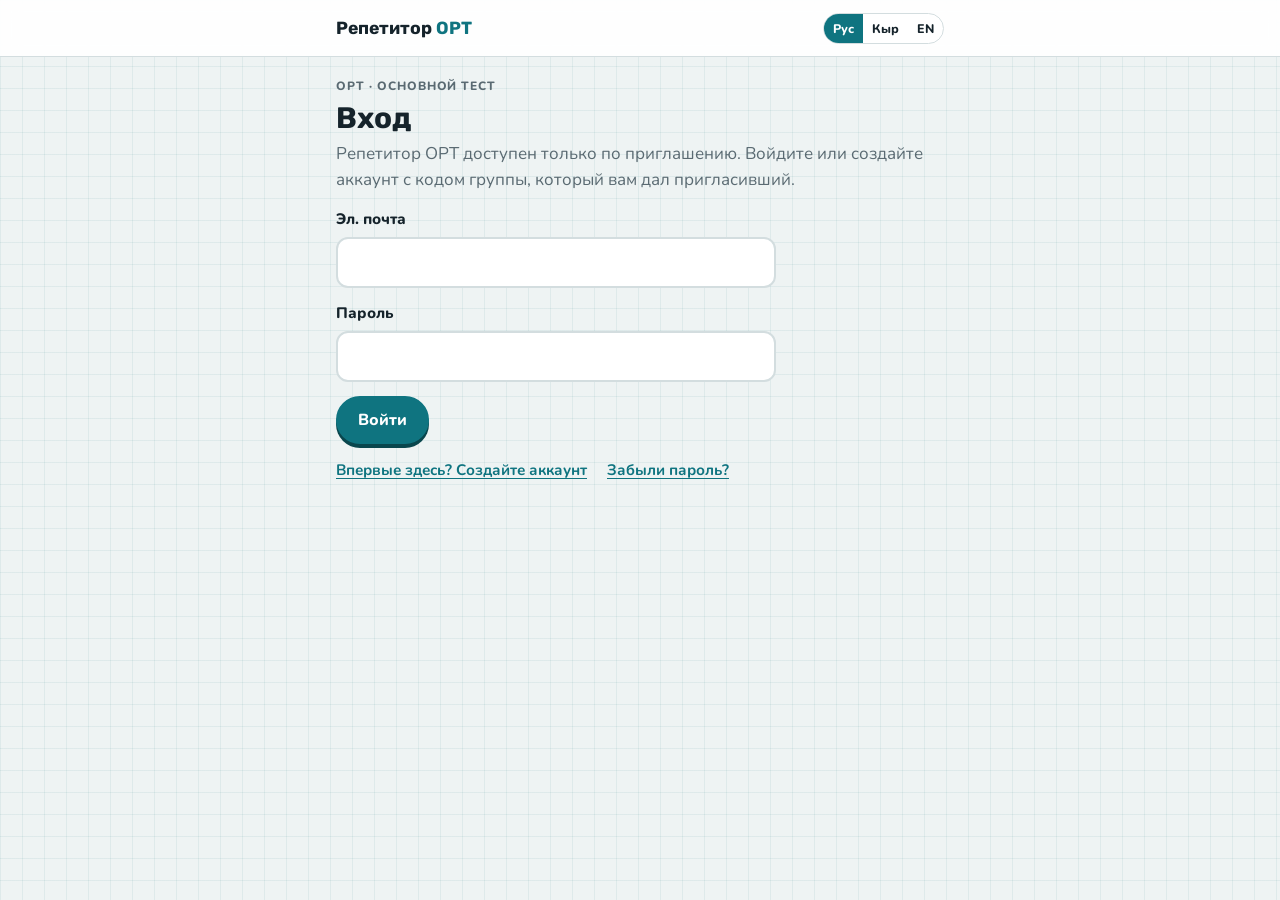
==== commit 9f5034d3: "Make Russian the default language; order buttons Рус, Кыр, EN Co-Authored-By: Claude Opus 5.5 <norep" ====
--- a/index.html
+++ b/index.html
@@ -1,5 +1,5 @@
 <!doctype html>
-<html lang="en">
+<html lang="ru">
 <head>
 <meta charset="utf-8">
 <meta name="viewport" content="width=device-width, initial-scale=1, viewport-fit=cover">
@@ -24,9 +24,9 @@
     <span class="spacer"></span>
     <button type="button" class="chip lv" id="lvchip" hidden></button>
     <div class="seg" role="group" aria-label="Language">
-      <button type="button" id="lang-en" data-lang="en">EN</button>
       <button type="button" id="lang-ru" data-lang="ru">Рус</button>
       <button type="button" id="lang-ky" data-lang="ky">Кыр</button>
+      <button type="button" id="lang-en" data-lang="en">EN</button>
     </div>
   </div>
 </header>
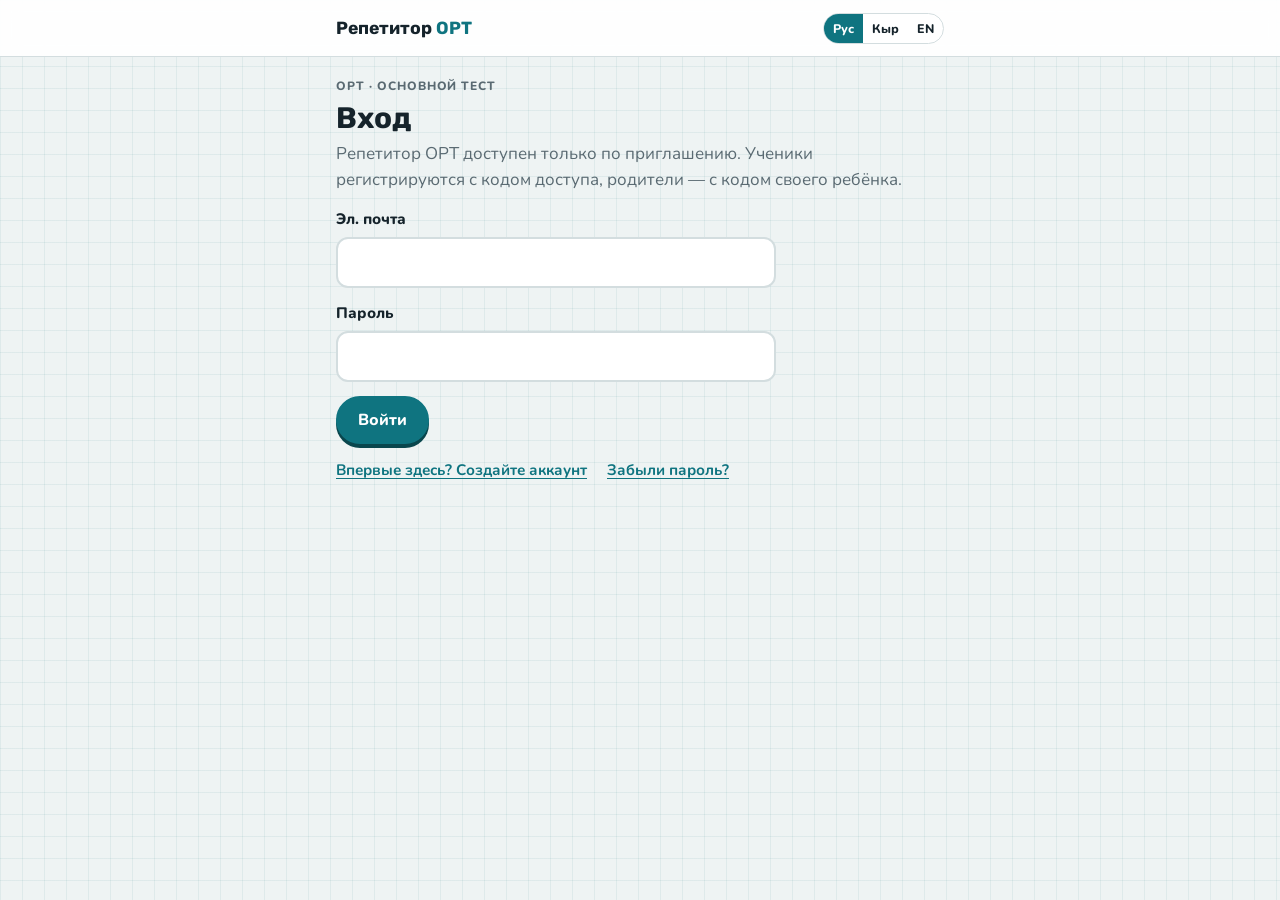
==== commit ba55307d: "Add the 'How the ORT works' guide and real-test pacing A guide page (from Today) and an 'On the ORT'" ====
--- a/index.html
+++ b/index.html
@@ -46,6 +46,7 @@
 <script src="js/auth.js"></script>
 <script src="js/ui.js"></script>
 <script src="js/game.js"></script>
+<script src="js/guide.js"></script>
 <script src="js/subjects.js"></script>
 <script src="js/data/math.js"></script>
 <script src="js/data/analogies.js"></script>
--- a/css/styles.css
+++ b/css/styles.css
@@ -146,6 +146,8 @@
 .topics li + li { border-top: 1px solid var(--line); }
 .topics button { display: flex; align-items: center; gap: 12px; width: 100%; padding: 14px 16px; background: none; border: 0; text-align: left; cursor: pointer; font: inherit; }
 .topics button:hover { background: var(--accent-soft); }
+.topics li > div { display: flex; align-items: center; gap: 12px; padding: 12px 16px; }
+.topics code { font: 700 1.05rem var(--f-mono); letter-spacing: .05em; }
 .topics .tt { flex: 1; min-width: 0; font-weight: 700; }
 .topics .tt small { display: block; font-weight: 400; color: var(--muted); font-size: .85rem; }
 .topics .score { font: 700 .95rem var(--f-mono); color: var(--muted); }
@@ -155,6 +157,16 @@
 .legend-st { display: flex; flex-wrap: wrap; gap: 4px 14px; font-size: .82rem; color: var(--muted); align-items: center; }
 .legend-st .st { display: inline-block; width: 13px; height: 13px; vertical-align: -2px; margin-right: 4px; border-width: 1.5px; }
 .cards2 { display: grid; grid-template-columns: repeat(auto-fit, minmax(240px, 1fr)); gap: 12px; }
+
+/* ---------- guide ---------- */
+.guide { display: grid; gap: 10px; }
+.guide .plain { gap: 8px; }
+.guide summary { cursor: pointer; list-style: none; }
+.guide summary::-webkit-details-marker { display: none; }
+.guide summary h2::after { content: " ▸"; color: var(--accent); }
+.guide[open] summary h2::after { content: " ▾"; }
+.guide[open] summary { margin-bottom: 4px; }
+.guide .link { justify-self: start; }
 
 /* ---------- lesson ---------- */
 .lesson { display: grid; gap: 16px; }
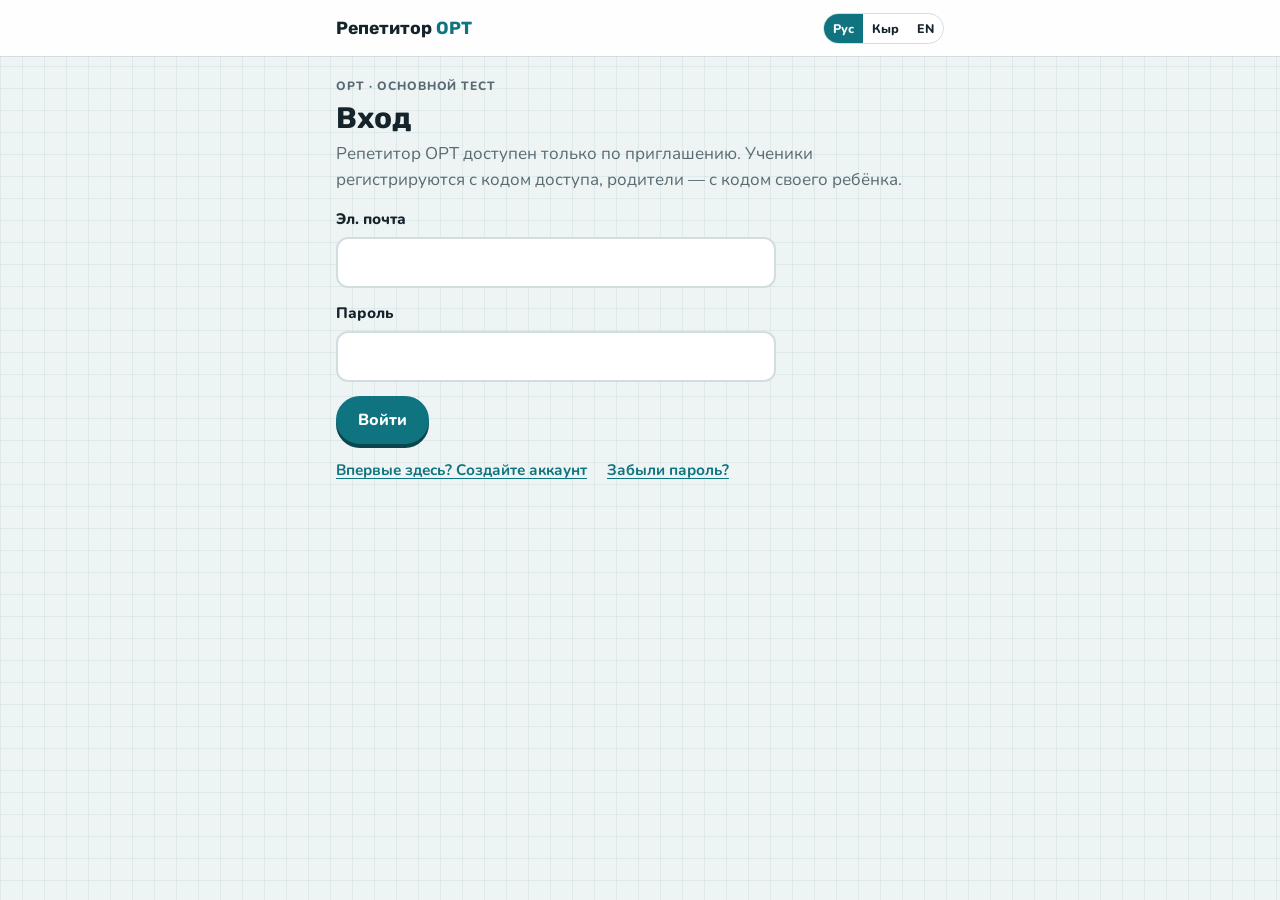
==== commit d1f4adf3: "Maths figures: number lines, geometry, coordinate planes, tables Questions and lesson examples can c" ====
--- a/index.html
+++ b/index.html
@@ -47,6 +47,8 @@
 <script src="js/ui.js"></script>
 <script src="js/game.js"></script>
 <script src="js/guide.js"></script>
+<script src="js/figures.js"></script>
+<script src="js/paidformat.js"></script>
 <script src="js/subjects.js"></script>
 <script src="js/data/math.js"></script>
 <script src="js/data/analogies.js"></script>
--- a/css/styles.css
+++ b/css/styles.css
@@ -168,6 +168,25 @@
 .guide[open] summary { margin-bottom: 4px; }
 .guide .link { justify-self: start; }
 
+/* ---------- practice levels and plans ---------- */
+.levels { display: grid; grid-template-columns: repeat(3, minmax(0, 1fr)); gap: 10px; }
+.lvl { display: grid; justify-items: center; text-align: center; gap: 2px; padding: 14px 8px; border-radius: var(--r); border: 2px solid var(--accent); background: var(--surface); box-shadow: 0 3px 0 var(--accent); font: inherit; cursor: pointer; }
+.lvl .ic { font-size: 1.6rem; line-height: 1.2; }
+.lvl b { font-family: var(--f-display); font-weight: 600; }
+.lvl small { font-size: .78rem; color: var(--muted); }
+.lvl.done { border-color: var(--hi-ink); background: color-mix(in srgb, var(--hi) 30%, var(--surface)); box-shadow: 0 3px 0 var(--hi-ink); }
+.lvl.locked { border: 2px dashed var(--gold); box-shadow: none; background: var(--gold-soft); }
+.lvl.soon { border: 2px dashed var(--line); box-shadow: none; cursor: default; opacity: .75; }
+.card.upsell { border: 2px solid var(--gold); background: linear-gradient(135deg, var(--surface) 50%, var(--gold-soft)); }
+.card.upsell .tag, .card.upsell .more { color: var(--gold); }
+.plans { list-style: none; margin: 0; padding: 0; background: var(--surface); border: 1.5px solid var(--line); border-radius: var(--r); overflow: hidden; }
+.plans li { display: grid; grid-template-columns: minmax(0, 1fr) 70px 90px; gap: 8px; align-items: center; padding: 10px 14px; }
+.plans li + li { border-top: 1px solid var(--line); }
+.plans .hd { font-weight: 800; font-size: .85rem; background: var(--bg); }
+.plans .pl { text-align: center; font-weight: 800; }
+.plans li .pl:last-child { color: var(--good); }
+@media (max-width: 400px) { .levels { gap: 6px; } .lvl { padding: 12px 4px; } .plans li { grid-template-columns: minmax(0, 1fr) 56px 74px; } }
+
 /* ---------- lesson ---------- */
 .lesson { display: grid; gap: 16px; }
 .points { margin: 0; padding: 0; list-style: none; display: grid; gap: 10px; counter-reset: p; }
@@ -202,6 +221,8 @@
 .cmp span { font: 600 1.15rem var(--f-mono); overflow-wrap: anywhere; }
 .cmp span.text { font: 600 1rem var(--f-body); }
 .passage { padding: 14px 16px; border-radius: 12px; background: var(--bg); border: 1px solid var(--line); line-height: 1.65; max-height: 40vh; overflow-y: auto; }
+.passage > b { display: block; font-family: var(--f-display); margin-bottom: .4em; }
+.passage p + p { margin-top: .8em; }
 .opts { display: grid; gap: 10px; }
 .bubble { position: relative; display: grid; grid-template-columns: 36px minmax(0, 1fr); align-items: center; gap: 12px; cursor: pointer; padding: 12px 14px; border-radius: 14px; border: 2px solid var(--line); background: var(--surface); box-shadow: 0 3px 0 var(--line); font-weight: 600; }
 .bubble:hover { border-color: var(--accent); }
@@ -226,6 +247,25 @@
 @keyframes pop { 0% { transform: scale(.4); opacity: 0; } 70% { transform: scale(1.15); } }
 .sticky-go { position: sticky; bottom: calc(12px + env(safe-area-inset-bottom, 0px)); }
 .sticky-go .btn { width: 100%; }
+
+/* ---------- figures (js/figures.js) ---------- */
+.fig { margin: 0; display: flex; justify-content: center; color: var(--ink); }
+.fig svg { width: 100%; height: auto; overflow: visible; }
+.fig svg line, .fig svg polygon, .fig svg circle, .fig svg path { stroke: currentColor; stroke-width: 1.6; fill: none; vector-effect: non-scaling-stroke; }
+.fig svg .grid { stroke: var(--line); stroke-width: 1; }
+.fig svg .arc { stroke: var(--accent); stroke-width: 1.6; }
+.fig svg .curve { stroke: var(--accent); stroke-width: 2.2; }
+.fig svg .mark { stroke-width: 2.2; }
+.fig svg .dot { fill: currentColor; stroke: none; }
+.fig svg .head { fill: currentColor; stroke: none; }
+/* A thin halo in the card colour keeps labels readable where a line passes behind them. */
+.fig svg text { fill: currentColor; stroke: var(--surface); stroke-width: 3px; stroke-linejoin: round; paint-order: stroke; font: 600 13px var(--f-body); }
+.fig svg text.v { font-family: Georgia, "Times New Roman", serif; font-style: italic; font-size: 15px; }
+.fig svg text.n { font: 500 10px var(--f-mono); fill: var(--muted); }
+.fig svg text.lab { font-size: 12px; }
+.figtable { border-collapse: collapse; margin: 0 auto; font-variant-numeric: tabular-nums; }
+.figtable th, .figtable td { border: 1.5px solid var(--line); padding: 6px 14px; text-align: center; }
+.figtable th { background: var(--bg); font-size: .85rem; }
 
 /* ---------- results ---------- */
 .result { text-align: center; display: grid; gap: 8px; justify-items: center; background: var(--surface); border: 2px solid var(--ink); border-radius: var(--r); padding: 22px 18px; }
